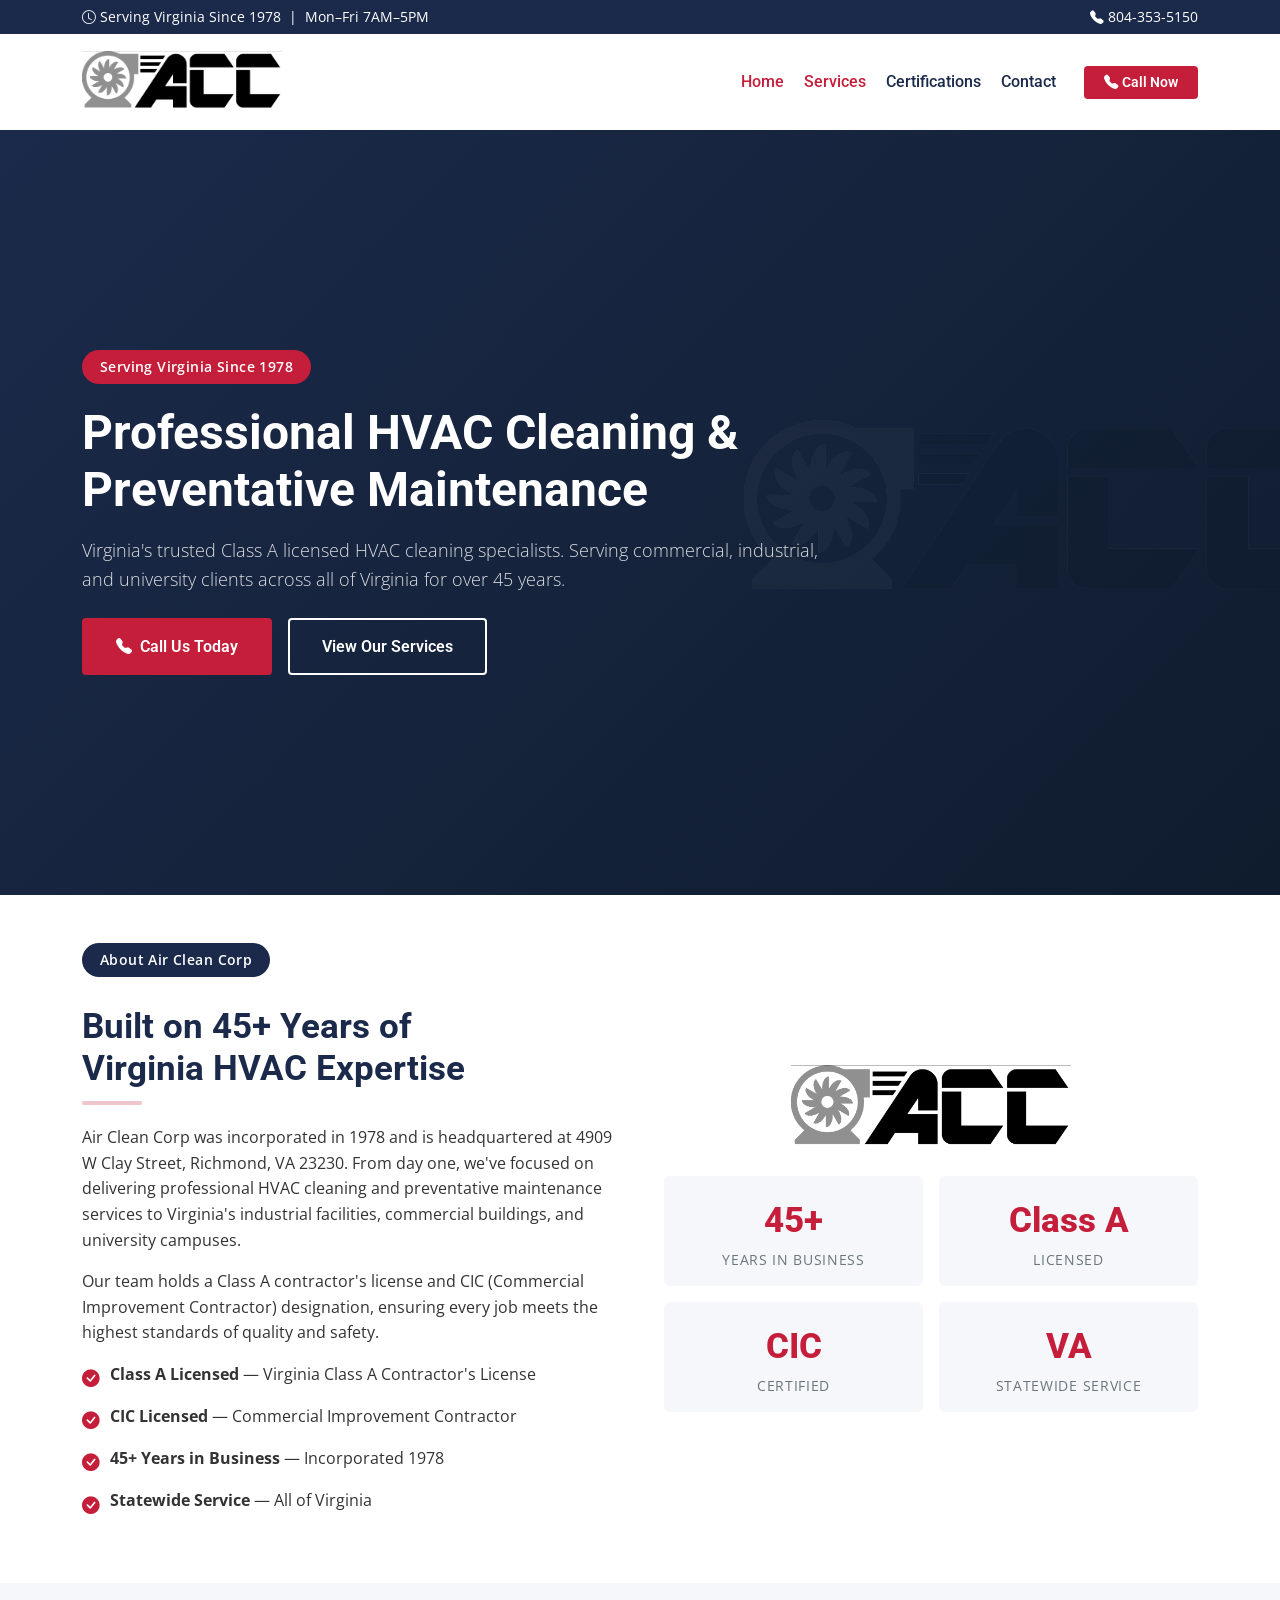
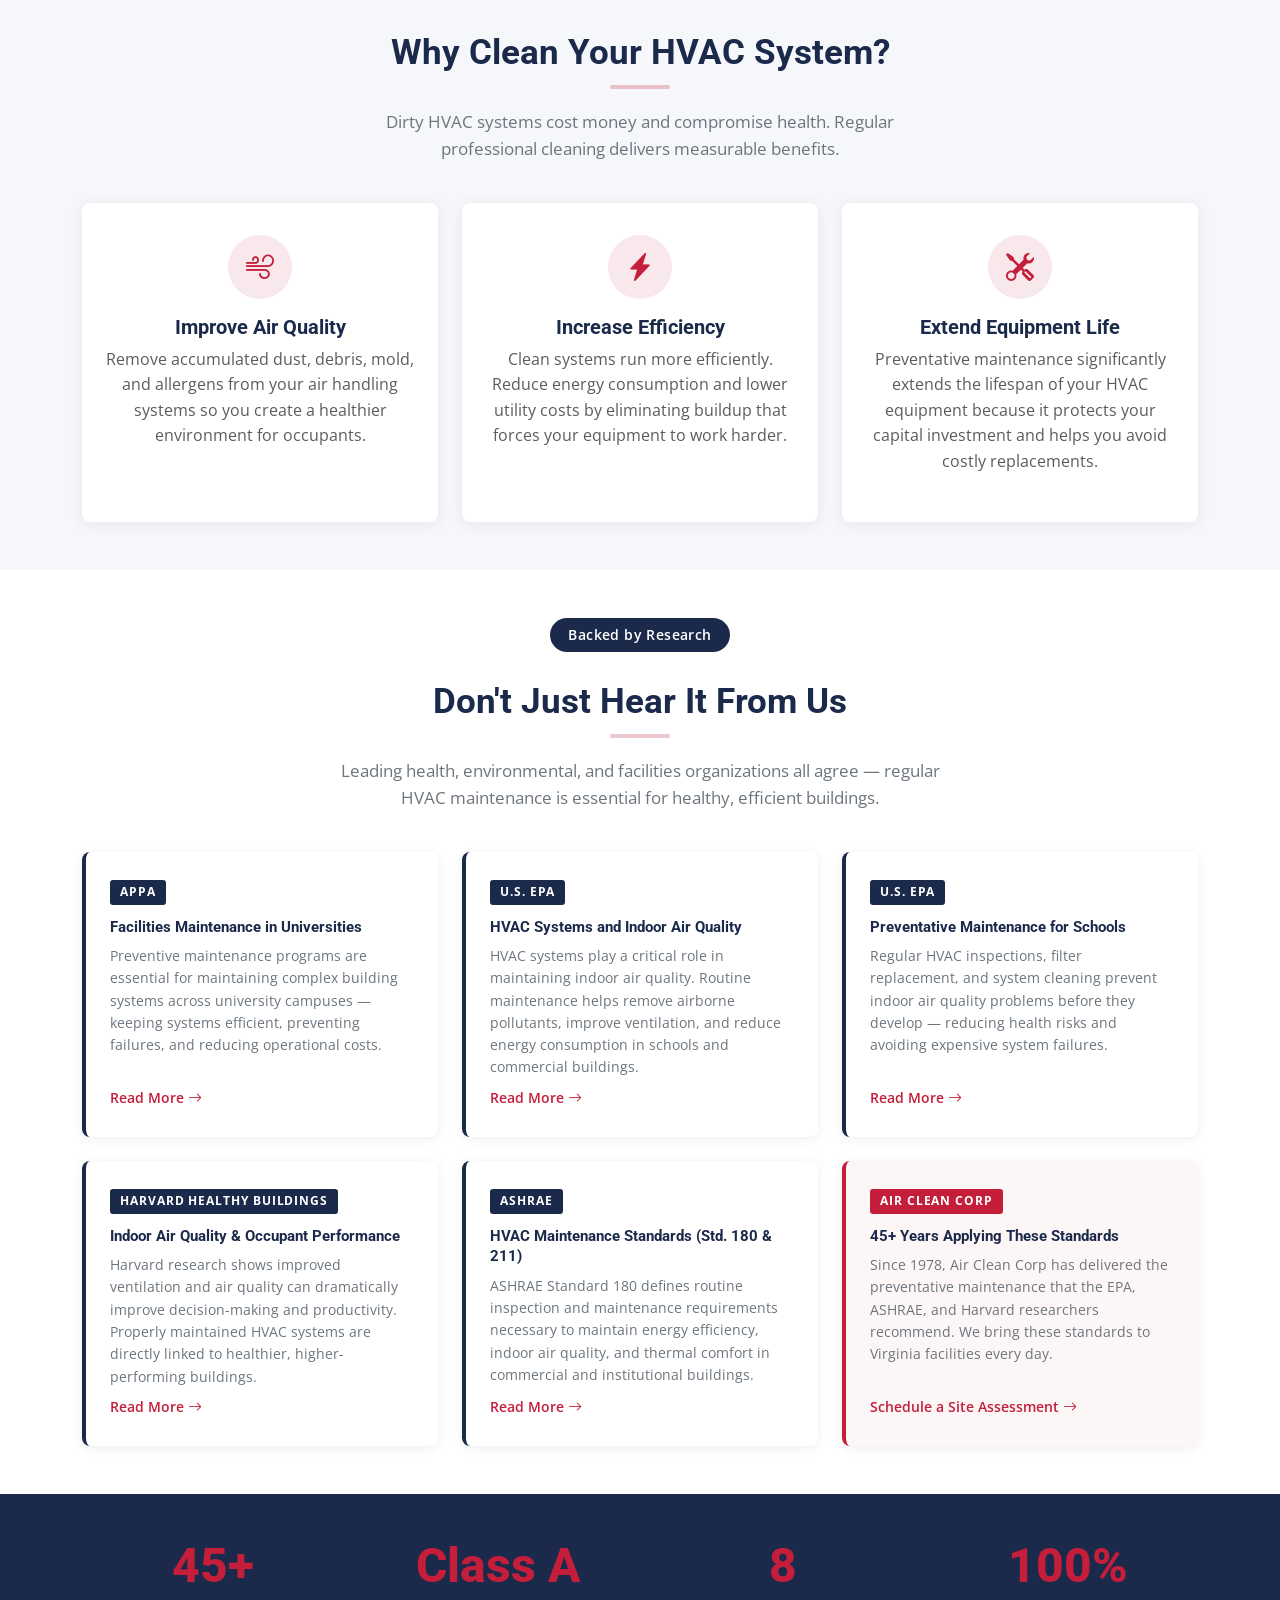
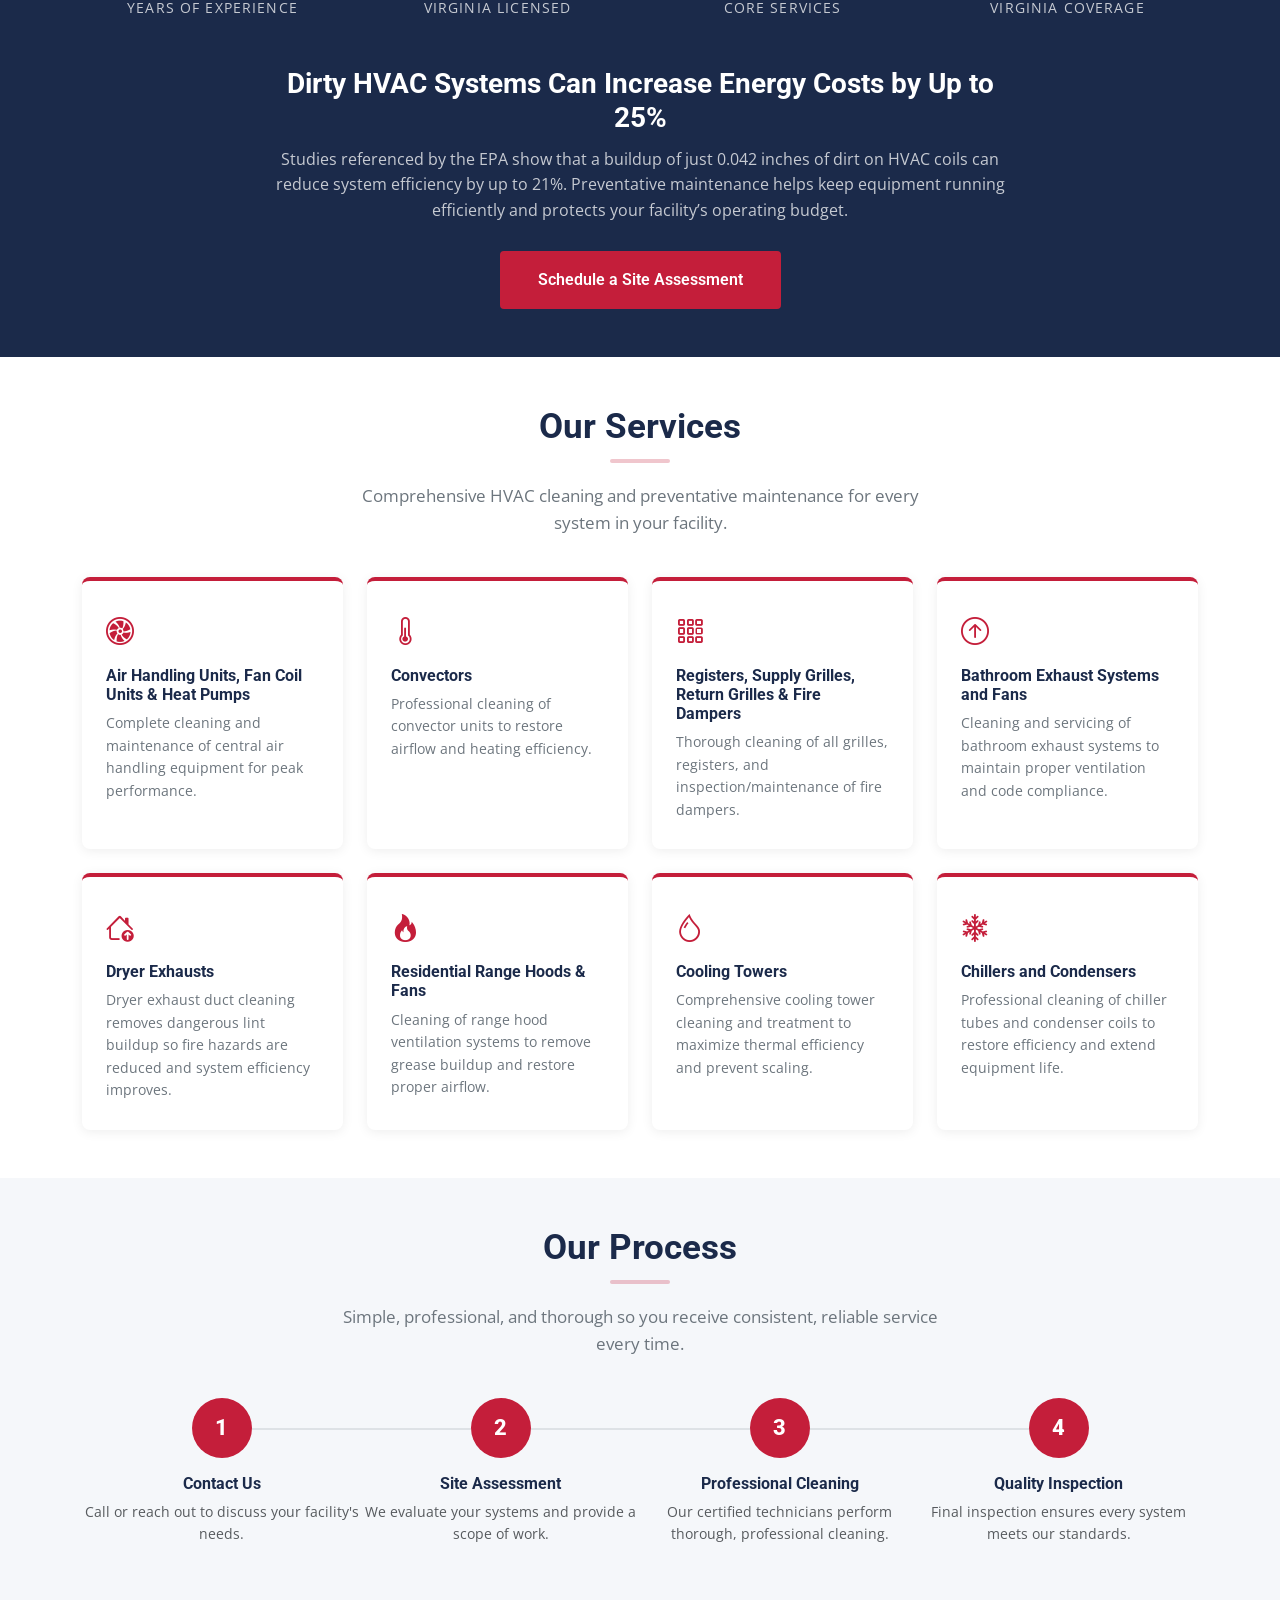
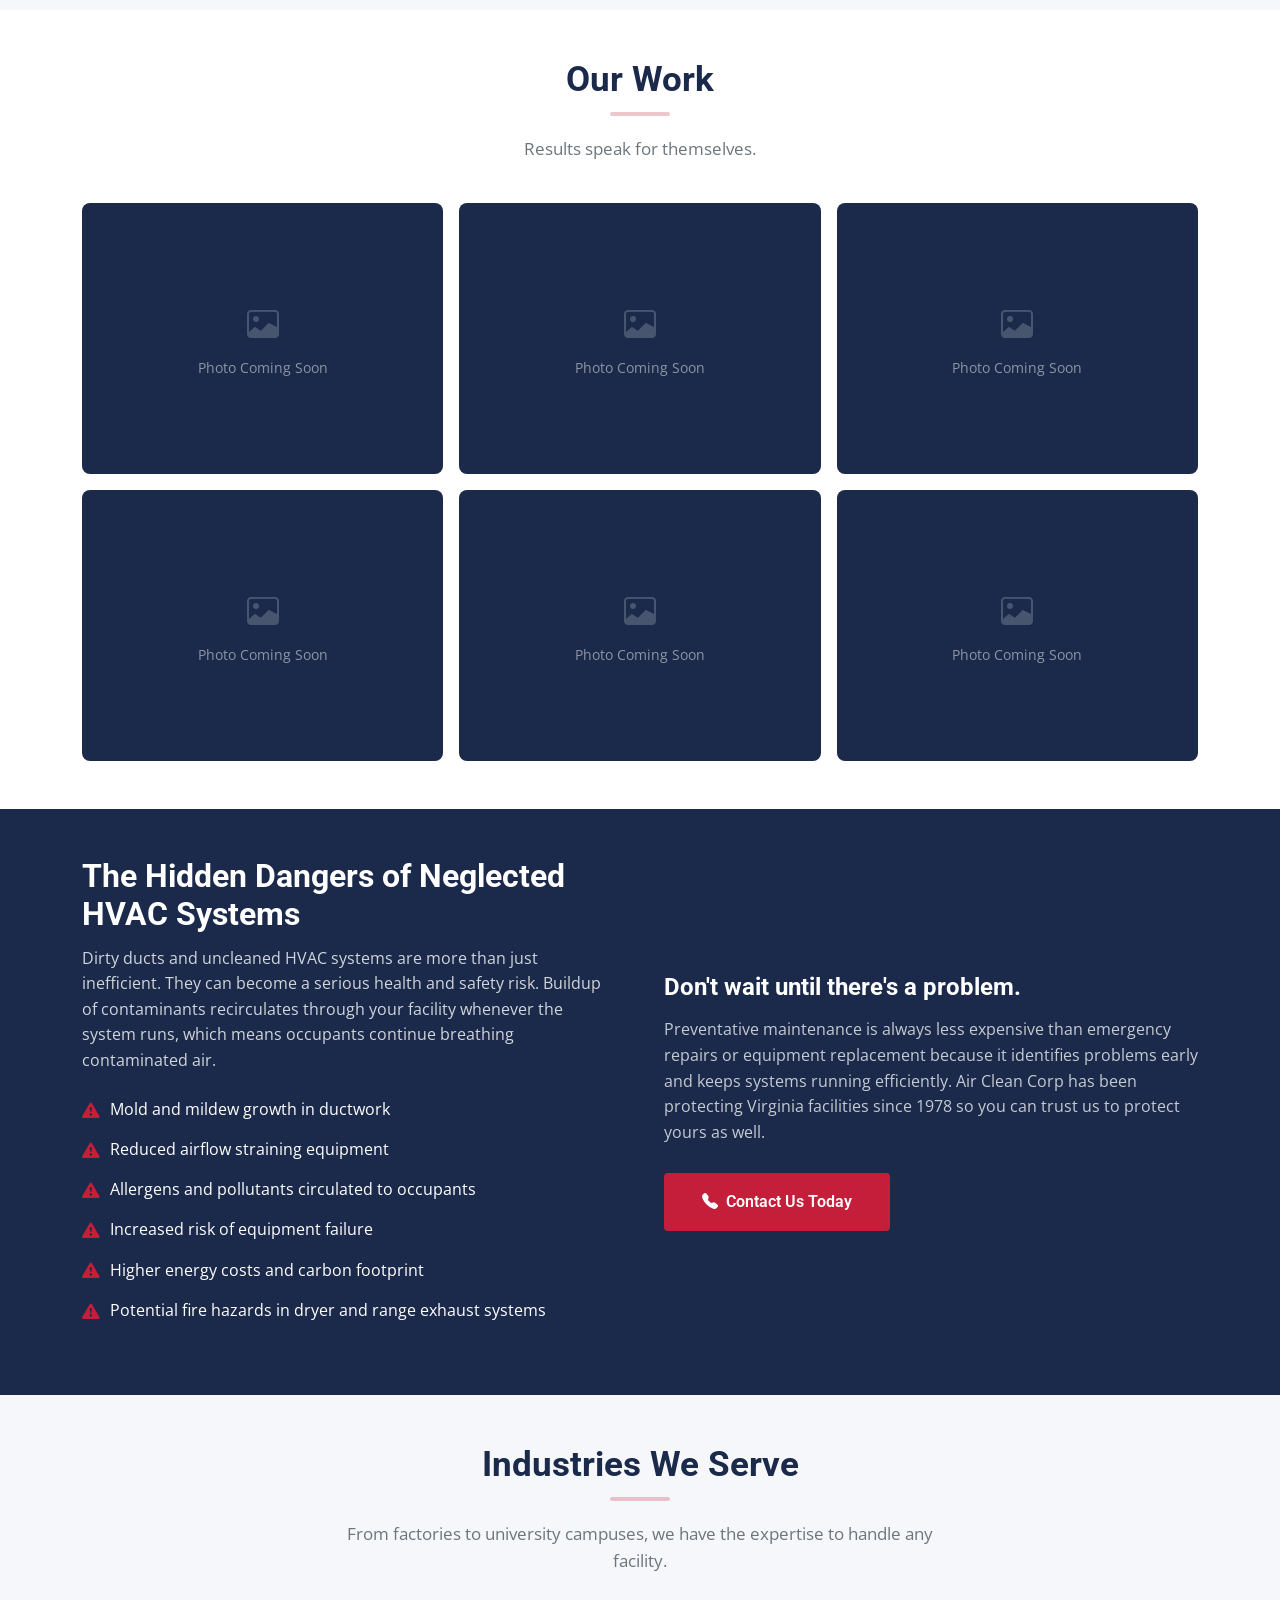
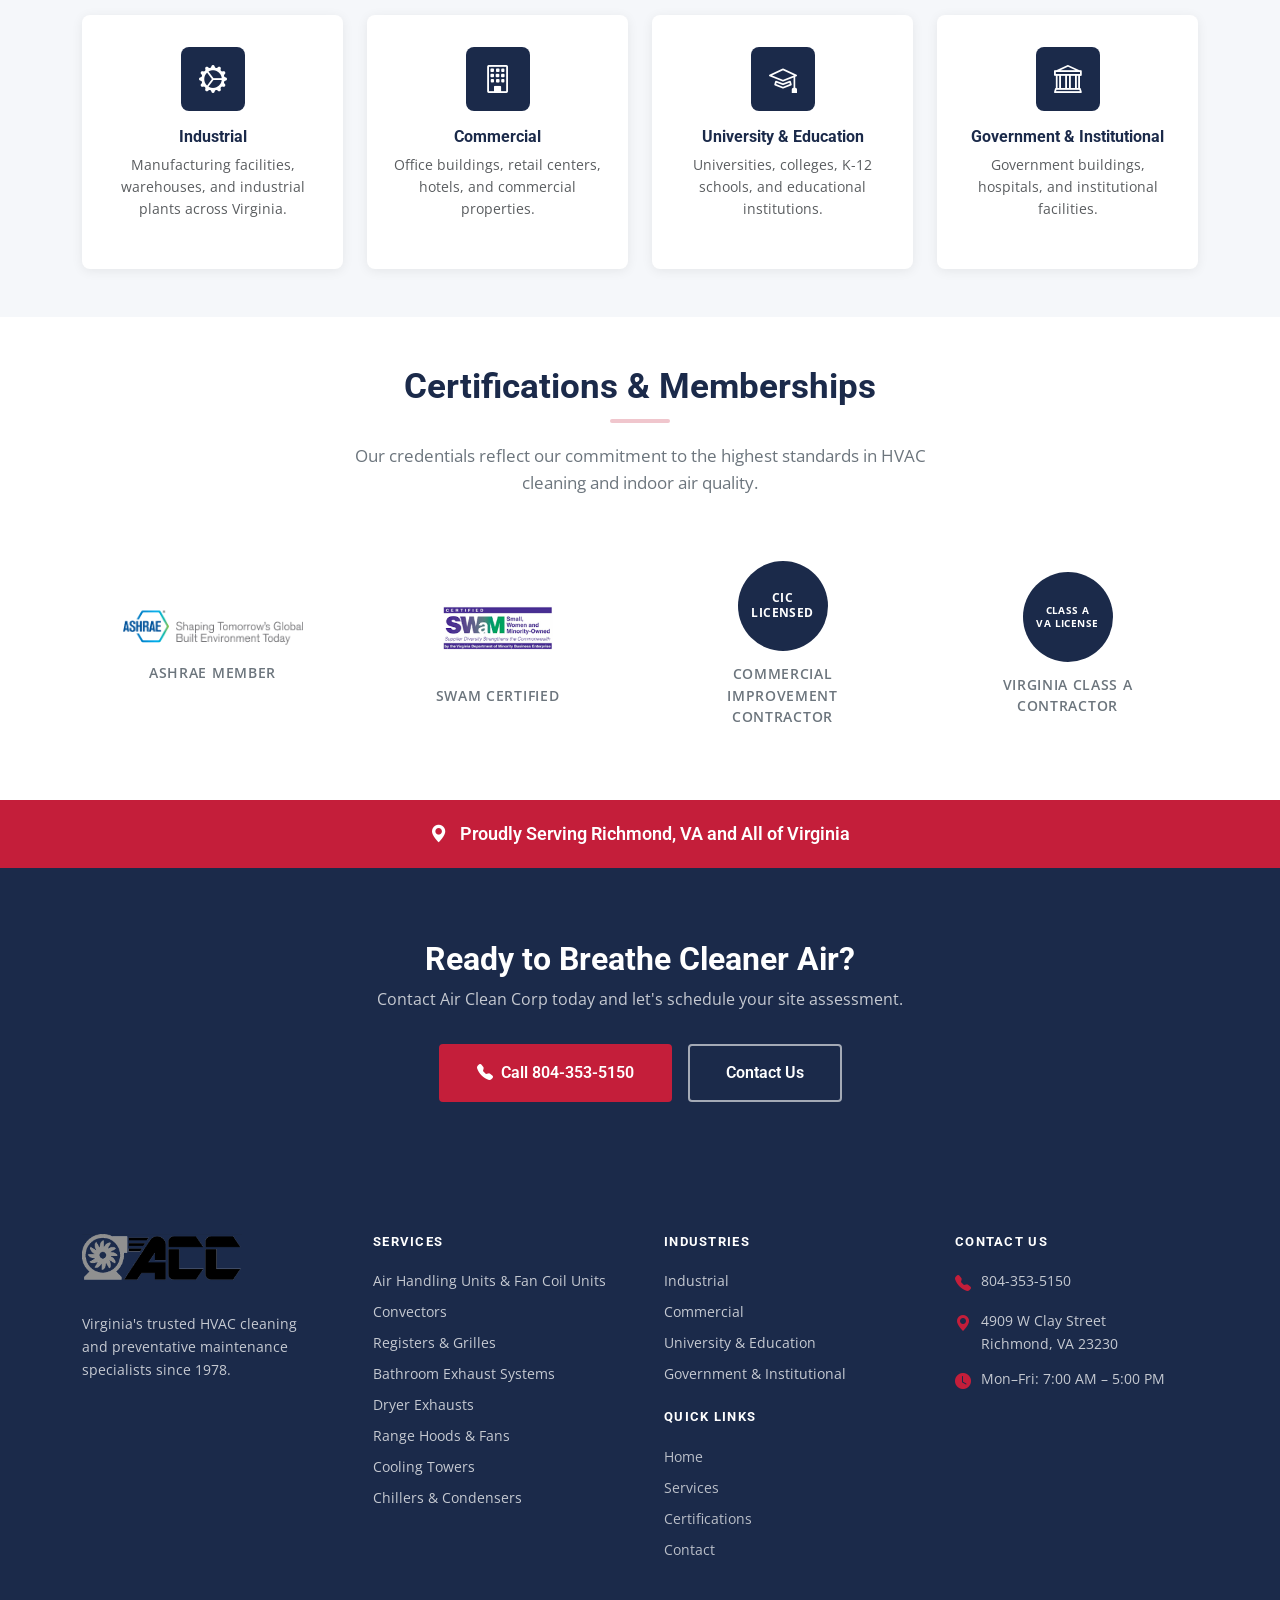
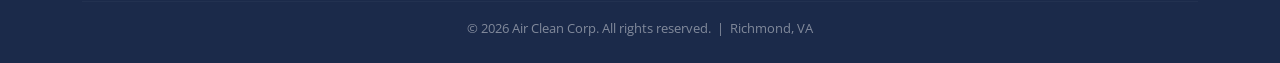
==== index.html @ da38b6a6 "Initial build: Air Clean Corp static website 2-page static site for aircleancorp.com — HVAC cleaning" ====
<!DOCTYPE html>
<html lang="en">

<head>
  <meta charset="UTF-8" />
  <meta name="viewport" content="width=device-width, initial-scale=1.0" />
  <meta name="description"
    content="Air Clean Corp — Professional HVAC cleaning and preventative maintenance serving Virginia since 1978. Class A licensed. Commercial, industrial, and university clients." />
  <title>Air Clean Corp | HVAC Cleaning &amp; Preventative Maintenance | Richmond, VA</title>

  <!-- Favicon -->
  <link rel="icon" type="image/png" href="Image/transparent_icon.png" />

  <!-- Bootstrap 5.3 -->
  <link rel="stylesheet" href="https://cdn.jsdelivr.net/npm/bootstrap@5.3.3/dist/css/bootstrap.min.css" />
  <!-- Bootstrap Icons -->
  <link rel="stylesheet" href="https://cdn.jsdelivr.net/npm/bootstrap-icons@1.11.3/font/bootstrap-icons.min.css" />
  <!-- Google Fonts -->
  <link rel="preconnect" href="https://fonts.googleapis.com" />
  <link rel="preconnect" href="https://fonts.gstatic.com" crossorigin />
  <link
    href="https://fonts.googleapis.com/css2?family=Open+Sans:wght@400;500;600&family=Roboto:wght@400;500;700;800&display=swap"
    rel="stylesheet" />

  <!-- Custom Styles -->
  <link rel="stylesheet" href="css/style.css" />
</head>

<body>

  <!-- ═══════════════════════════════════════════════
       Section 1: Top Utility Bar
  ════════════════════════════════════════════════ -->
  <div class="top-bar">
    <div class="container">
      <div class="d-flex justify-content-between align-items-center flex-wrap gap-2">
        <span><i class="bi bi-clock me-1"></i>Serving Virginia Since 1978 &nbsp;|&nbsp; Mon–Fri 7AM–5PM</span>
        <a href="tel:8043535150"><i class="bi bi-telephone-fill me-1"></i>804-353-5150</a>
      </div>
    </div>
  </div>

  <!-- ═══════════════════════════════════════════════
       Section 2: Navbar
  ════════════════════════════════════════════════ -->
  <nav class="navbar navbar-expand-lg sticky-top">
    <div class="container">
      <a class="navbar-brand" href="index.html">
        <img src="Image/acc_logo_transparent.png" alt="Air Clean Corp" />
      </a>
      <button class="navbar-toggler border-0" type="button" data-bs-toggle="collapse" data-bs-target="#navMain"
        aria-controls="navMain" aria-expanded="false" aria-label="Toggle navigation">
        <span class="navbar-toggler-icon"></span>
      </button>
      <div class="collapse navbar-collapse" id="navMain">
        <ul class="navbar-nav ms-auto align-items-lg-center gap-lg-1 mb-2 mb-lg-0">
          <li class="nav-item">
            <a class="nav-link active" href="index.html">Home</a>
          </li>
          <li class="nav-item">
            <a class="nav-link" href="#services">Services</a>
          </li>
          <li class="nav-item">
            <a class="nav-link" href="#certifications">Certifications</a>
          </li>
          <li class="nav-item">
            <a class="nav-link" href="contact.html">Contact</a>
          </li>
          <li class="nav-item ms-lg-3">
            <a class="btn-call" href="tel:8043535150">
              <i class="bi bi-telephone-fill me-1"></i>Call Now
            </a>
          </li>
        </ul>
      </div>
    </div>
  </nav>

  <!-- ═══════════════════════════════════════════════
       Section 3: Hero
  ════════════════════════════════════════════════ -->
  <section class="hero">
    <img class="hero-watermark" src="Image/acc_logo_transparent.png" alt="" aria-hidden="true" />
    <div class="container">
      <div class="row">
        <div class="col-lg-8 hero-content">
          <div class="badge-pill">Serving Virginia Since 1978</div>
          <h1>Professional HVAC Cleaning &amp;<br />Preventative Maintenance</h1>
          <p class="lead mb-4">
            Virginia's trusted Class A licensed HVAC cleaning specialists. Serving commercial,
            industrial, and university clients across all of Virginia for over 45 years.
          </p>
          <div class="d-flex gap-3 flex-wrap">
            <a href="tel:8043535150" class="btn-hero-primary">
              <i class="bi bi-telephone-fill me-2"></i>Call Us Today
            </a>
            <a href="#services" class="btn-hero-outline">View Our Services</a>
          </div>
        </div>
      </div>
    </div>
  </section>

  <!-- ═══════════════════════════════════════════════
       Section 4: About / Credibility
  ════════════════════════════════════════════════ -->
  <section class="py-5">
    <div class="container">
      <div class="row align-items-center g-5">
        <div class="col-lg-6">
          <div class="badge-pill" style="background: var(--acc-navy);">About Air Clean Corp</div>
          <h2 class="section-title mt-2">Built on 45+ Years of<br />Virginia HVAC Expertise</h2>
          <hr class="section-divider ms-0" />
          <p>
            Air Clean Corp was incorporated in 1978 and is headquartered at 4909 W Clay Street,
            Richmond, VA 23230. From day one, we've focused on delivering professional HVAC
            cleaning and preventative maintenance services to Virginia's
            industrial facilities, commercial buildings, and university campuses.
          </p>
          <p>
            Our team holds a Class A contractor's license and CIC (Commercial Improvement Contractor)
            designation, ensuring every job meets the highest standards of quality and safety.
          </p>
          <ul class="list-unstyled mt-3">
            <li class="about-check-item">
              <i class="bi bi-check-circle-fill"></i>
              <span><strong>Class A Licensed</strong> — Virginia Class A Contractor's License</span>
            </li>
            <li class="about-check-item">
              <i class="bi bi-check-circle-fill"></i>
              <span><strong>CIC Licensed</strong> — Commercial Improvement Contractor</span>
            </li>
            <li class="about-check-item">
              <i class="bi bi-check-circle-fill"></i>
              <span><strong>45+ Years in Business</strong> — Incorporated 1978</span>
            </li>
            <li class="about-check-item">
              <i class="bi bi-check-circle-fill"></i>
              <span><strong>Statewide Service</strong> — All of Virginia</span>
            </li>
          </ul>
        </div>
        <div class="col-lg-6">
          <div class="text-center mb-4">
            <img src="Image/acc_logo_transparent.png" alt="Air Clean Corp" style="max-width: 280px; width: 100%;" />
          </div>
          <div class="row g-3">
            <div class="col-6">
              <div class="about-stat bg-light-gray rounded p-3">
                <div class="stat-number">45+</div>
                <div class="stat-label">Years in Business</div>
              </div>
            </div>
            <div class="col-6">
              <div class="about-stat bg-light-gray rounded p-3">
                <div class="stat-number">Class A</div>
                <div class="stat-label">Licensed</div>
              </div>
            </div>
            <div class="col-6">
              <div class="about-stat bg-light-gray rounded p-3">
                <div class="stat-number">CIC</div>
                <div class="stat-label">Certified</div>
              </div>
            </div>
            <div class="col-6">
              <div class="about-stat bg-light-gray rounded p-3">
                <div class="stat-number">VA</div>
                <div class="stat-label">Statewide Service</div>
              </div>
            </div>
          </div>
        </div>
      </div>
    </div>
  </section>

  <!-- ═══════════════════════════════════════════════
       Section 5: Why Clean Your HVAC System
  ════════════════════════════════════════════════ -->
  <section class="py-5 bg-light-gray">
    <div class="container">
      <div class="text-center mb-4">
        <h2 class="section-title">Why Clean Your HVAC System?</h2>
        <hr class="section-divider" />
        <p class="section-subtitle">
          Dirty HVAC systems cost money and compromise health. Regular professional cleaning
          delivers measurable benefits.
        </p>
      </div>
      <div class="row g-4">
        <div class="col-md-4">
          <div class="why-card">
            <div class="why-icon">
              <i class="bi bi-wind"></i>
            </div>
            <h5 class="fw-bold" style="color: var(--acc-navy);">Improve Air Quality</h5>
            <p class="text-muted">
              Remove accumulated dust, debris, mold, and allergens from your air handling systems so you create a
              healthier environment for occupants.

            </p>
          </div>
        </div>
        <div class="col-md-4">
          <div class="why-card">
            <div class="why-icon">
              <i class="bi bi-lightning-charge-fill"></i>
            </div>
            <h5 class="fw-bold" style="color: var(--acc-navy);">Increase Efficiency</h5>
            <p class="text-muted">
              Clean systems run more efficiently. Reduce energy consumption and lower utility costs
              by eliminating buildup that forces your equipment to work harder.
            </p>
          </div>
        </div>
        <div class="col-md-4">
          <div class="why-card">
            <div class="why-icon">
              <i class="bi bi-tools"></i>
            </div>
            <h5 class="fw-bold" style="color: var(--acc-navy);">Extend Equipment Life</h5>
            <p class="text-muted">
              Preventative maintenance significantly extends the lifespan of your HVAC equipment because it protects
              your capital investment and helps you avoid costly replacements.
            </p>
          </div>
        </div>
      </div>
    </div>
  </section>

  <!-- ═══════════════════════════════════════════════
       Section 5b: Trusted Sources / Research
  ════════════════════════════════════════════════ -->
  <section class="py-5">
    <div class="container">
      <div class="text-center mb-4">
        <div class="badge-pill" style="background: var(--acc-navy);">Backed by Research</div>
        <h2 class="section-title mt-2">Don't Just Hear It From Us</h2>
        <hr class="section-divider" />
        <p class="section-subtitle">
          Leading health, environmental, and facilities organizations all agree — regular
          HVAC maintenance is essential for healthy, efficient buildings.
        </p>
      </div>
      <div class="row g-4">

        <!-- APPA -->
        <div class="col-md-6 col-lg-4">
          <div class="source-card">
            <div class="source-org">APPA</div>
            <h6>Facilities Maintenance in Universities</h6>
            <p>Preventive maintenance programs are essential for maintaining complex building systems across university campuses — keeping systems efficient, preventing failures, and reducing operational costs.</p>
            <a href="https://www.appa.org/facilities-maintenance-and-operations" target="_blank" rel="noopener noreferrer">Read More <i class="bi bi-arrow-right"></i></a>
          </div>
        </div>

        <!-- EPA IAQ -->
        <div class="col-md-6 col-lg-4">
          <div class="source-card">
            <div class="source-org">U.S. EPA</div>
            <h6>HVAC Systems and Indoor Air Quality</h6>
            <p>HVAC systems play a critical role in maintaining indoor air quality. Routine maintenance helps remove airborne pollutants, improve ventilation, and reduce energy consumption in schools and commercial buildings.</p>
            <a href="https://www.epa.gov/iaq-schools/heating-ventilation-and-air-conditioning-systems-part-indoor-air-quality-design-tools" target="_blank" rel="noopener noreferrer">Read More <i class="bi bi-arrow-right"></i></a>
          </div>
        </div>

        <!-- EPA Preventive -->
        <div class="col-md-6 col-lg-4">
          <div class="source-card">
            <div class="source-org">U.S. EPA</div>
            <h6>Preventative Maintenance for Schools</h6>
            <p>Regular HVAC inspections, filter replacement, and system cleaning prevent indoor air quality problems before they develop — reducing health risks and avoiding expensive system failures.</p>
            <a href="https://www.epa.gov/iaq-schools/indoor-air-quality-tools-schools-preventive-maintenance-guidance-documents" target="_blank" rel="noopener noreferrer">Read More <i class="bi bi-arrow-right"></i></a>
          </div>
        </div>

        <!-- Harvard -->
        <div class="col-md-6 col-lg-4">
          <div class="source-card">
            <div class="source-org">Harvard Healthy Buildings</div>
            <h6>Indoor Air Quality &amp; Occupant Performance</h6>
            <p>Harvard research shows improved ventilation and air quality can dramatically improve decision-making and productivity. Properly maintained HVAC systems are directly linked to healthier, higher-performing buildings.</p>
            <a href="https://healthybuildings.hsph.harvard.edu/research/indoor-air-quality/" target="_blank" rel="noopener noreferrer">Read More <i class="bi bi-arrow-right"></i></a>
          </div>
        </div>

        <!-- ASHRAE -->
        <div class="col-md-6 col-lg-4">
          <div class="source-card">
            <div class="source-org">ASHRAE</div>
            <h6>HVAC Maintenance Standards (Std. 180 &amp; 211)</h6>
            <p>ASHRAE Standard 180 defines routine inspection and maintenance requirements necessary to maintain energy efficiency, indoor air quality, and thermal comfort in commercial and institutional buildings.</p>
            <a href="https://www.ashrae.org/technical-resources/bookstore/standards-180-and-211" target="_blank" rel="noopener noreferrer">Read More <i class="bi bi-arrow-right"></i></a>
          </div>
        </div>

        <!-- Credibility CTA -->
        <div class="col-md-6 col-lg-4">
          <div class="source-card source-card--cta">
            <div class="source-org" style="background: var(--acc-red); color: #fff;">Air Clean Corp</div>
            <h6>45+ Years Applying These Standards</h6>
            <p>Since 1978, Air Clean Corp has delivered the preventative maintenance that the EPA, ASHRAE, and Harvard researchers recommend. We bring these standards to Virginia facilities every day.</p>
            <a href="contact.html">Schedule a Site Assessment <i class="bi bi-arrow-right"></i></a>
          </div>
        </div>

      </div>
    </div>
  </section>

  <!-- ═══════════════════════════════════════════════
       Section 6: Stats / Efficiency Band
  ════════════════════════════════════════════════ -->
  <section class="stats-band py-5">
    <div class="container">
      <div class="row g-4 text-center mb-5">
        <div class="col-6 col-md-3">
          <div class="stat-item">
            <div class="number">45+</div>
            <div class="label">Years of Experience</div>
          </div>
        </div>
        <div class="col-6 col-md-3">
          <div class="stat-item">
            <div class="number">Class A</div>
            <div class="label">Virginia Licensed</div>
          </div>
        </div>
        <div class="col-6 col-md-3">
          <div class="stat-item">
            <div class="number">8</div>
            <div class="label">Core Services</div>
          </div>
        </div>
        <div class="col-6 col-md-3">
          <div class="stat-item">
            <div class="number">100%</div>
            <div class="label">Virginia Coverage</div>
          </div>
        </div>
      </div>
      <div class="row justify-content-center">
        <div class="col-lg-8 text-center">
          <h3 style="color: var(--acc-white); margin-bottom: 0.75rem;">
            Dirty HVAC Systems Can Increase Energy Costs by Up to 25%
          </h3>
          <p style="color: rgba(255,255,255,0.75); margin-bottom: 1.75rem;">
            Studies referenced by the EPA show that a buildup of just 0.042 inches of dirt on HVAC coils can reduce
            system efficiency by up to 21%. Preventative maintenance helps keep equipment running efficiently and
            protects your facility’s operating budget.
          </p>
          <a href="contact.html" class="btn-cta-red">Schedule a Site Assessment</a>
        </div>
      </div>
    </div>
  </section>

  <!-- ═══════════════════════════════════════════════
       Section 7: Services Grid
  ════════════════════════════════════════════════ -->
  <section class="py-5" id="services">
    <div class="container">
      <div class="text-center mb-4">
        <h2 class="section-title">Our Services</h2>
        <hr class="section-divider" />
        <p class="section-subtitle">
          Comprehensive HVAC cleaning and preventative maintenance for every system in
          your facility.
        </p>
      </div>
      <div class="row g-4">
        <div class="col-md-6 col-lg-3">
          <div class="service-card">
            <i class="bi bi-fan"></i>
            <h5>Air Handling Units, Fan Coil Units &amp; Heat Pumps</h5>
            <p>Complete cleaning and maintenance of central air handling equipment for peak performance.</p>
          </div>
        </div>
        <div class="col-md-6 col-lg-3">
          <div class="service-card">
            <i class="bi bi-thermometer-half"></i>
            <h5>Convectors</h5>
            <p>Professional cleaning of convector units to restore airflow and heating efficiency.</p>
          </div>
        </div>
        <div class="col-md-6 col-lg-3">
          <div class="service-card">
            <i class="bi bi-grid-3x3-gap"></i>
            <h5>Registers, Supply Grilles, Return Grilles &amp; Fire Dampers</h5>
            <p>Thorough cleaning of all grilles, registers, and inspection/maintenance of fire dampers.</p>
          </div>
        </div>
        <div class="col-md-6 col-lg-3">
          <div class="service-card">
            <i class="bi bi-arrow-up-circle"></i>
            <h5>Bathroom Exhaust Systems and Fans</h5>
            <p>Cleaning and servicing of bathroom exhaust systems to maintain proper ventilation and code compliance.
            </p>
          </div>
        </div>
        <div class="col-md-6 col-lg-3">
          <div class="service-card">
            <i class="bi bi-house-up"></i>
            <h5>Dryer Exhausts</h5>
            <p>Dryer exhaust duct cleaning removes dangerous lint buildup so fire hazards are reduced and system
              efficiency improves.</p>
          </div>
        </div>
        <div class="col-md-6 col-lg-3">
          <div class="service-card">
            <i class="bi bi-fire"></i>
            <h5>Residential Range Hoods &amp; Fans</h5>
            <p>Cleaning of range hood ventilation systems to remove grease buildup and restore proper airflow.</p>
          </div>
        </div>
        <div class="col-md-6 col-lg-3">
          <div class="service-card">
            <i class="bi bi-droplet"></i>
            <h5>Cooling Towers</h5>
            <p>Comprehensive cooling tower cleaning and treatment to maximize thermal efficiency and prevent scaling.
            </p>
          </div>
        </div>
        <div class="col-md-6 col-lg-3">
          <div class="service-card">
            <i class="bi bi-snow2"></i>
            <h5>Chillers and Condensers</h5>
            <p>Professional cleaning of chiller tubes and condenser coils to restore efficiency and extend equipment
              life.</p>
          </div>
        </div>
      </div>
    </div>
  </section>

  <!-- ═══════════════════════════════════════════════
       Section 8: Process Steps
  ════════════════════════════════════════════════ -->
  <section class="py-5 bg-light-gray">
    <div class="container">
      <div class="text-center mb-4">
        <h2 class="section-title">Our Process</h2>
        <hr class="section-divider" />
        <p class="section-subtitle">Simple, professional, and thorough so you receive consistent, reliable service every
          time.</p>
      </div>
      <div class="row g-4 g-lg-0">
        <div class="col-6 col-lg-3">
          <div class="process-step">
            <div class="step-circle">1</div>
            <div class="process-connector d-none d-lg-block"></div>
            <h6 class="fw-bold mt-2" style="color: var(--acc-navy);">Contact Us</h6>
            <p class="text-muted small">Call or reach out to discuss your facility's needs.</p>
          </div>
        </div>
        <div class="col-6 col-lg-3">
          <div class="process-step">
            <div class="step-circle">2</div>
            <div class="process-connector d-none d-lg-block"></div>
            <h6 class="fw-bold mt-2" style="color: var(--acc-navy);">Site Assessment</h6>
            <p class="text-muted small">We evaluate your systems and provide a scope of work.</p>
          </div>
        </div>
        <div class="col-6 col-lg-3">
          <div class="process-step">
            <div class="step-circle">3</div>
            <div class="process-connector d-none d-lg-block"></div>
            <h6 class="fw-bold mt-2" style="color: var(--acc-navy);">Professional Cleaning</h6>
            <p class="text-muted small">Our certified technicians perform thorough, professional cleaning.</p>
          </div>
        </div>
        <div class="col-6 col-lg-3">
          <div class="process-step">
            <div class="step-circle">4</div>
            <h6 class="fw-bold mt-2" style="color: var(--acc-navy);">Quality Inspection</h6>
            <p class="text-muted small">Final inspection ensures every system meets our standards.</p>
          </div>
        </div>
      </div>
    </div>
  </section>

  <!-- ═══════════════════════════════════════════════
       Section 9: Before/After Gallery
  ════════════════════════════════════════════════ -->
  <section class="py-5">
    <div class="container">
      <div class="text-center mb-4">
        <h2 class="section-title">Our Work</h2>
        <hr class="section-divider" />
        <p class="section-subtitle">Results speak for themselves.</p>
      </div>
      <div class="row g-3">
        <div class="col-6 col-md-4">
          <div class="gallery-placeholder">
            <i class="bi bi-image"></i>
            <span>Photo Coming Soon</span>
          </div>
        </div>
        <div class="col-6 col-md-4">
          <div class="gallery-placeholder">
            <i class="bi bi-image"></i>
            <span>Photo Coming Soon</span>
          </div>
        </div>
        <div class="col-6 col-md-4">
          <div class="gallery-placeholder">
            <i class="bi bi-image"></i>
            <span>Photo Coming Soon</span>
          </div>
        </div>
        <div class="col-6 col-md-4">
          <div class="gallery-placeholder">
            <i class="bi bi-image"></i>
            <span>Photo Coming Soon</span>
          </div>
        </div>
        <div class="col-6 col-md-4">
          <div class="gallery-placeholder">
            <i class="bi bi-image"></i>
            <span>Photo Coming Soon</span>
          </div>
        </div>
        <div class="col-6 col-md-4">
          <div class="gallery-placeholder">
            <i class="bi bi-image"></i>
            <span>Photo Coming Soon</span>
          </div>
        </div>
      </div>
    </div>
  </section>

  <!-- ═══════════════════════════════════════════════
       Section 10: Problem Spotlight (Mold/Air Quality)
  ════════════════════════════════════════════════ -->
  <section class="problem-section py-5">
    <div class="container">
      <div class="row align-items-center g-5">
        <div class="col-lg-6">
          <h2 style="color: var(--acc-white); margin-bottom: 0.75rem;">
            The Hidden Dangers of Neglected HVAC Systems
          </h2>
          <p style="color: rgba(255,255,255,0.8);">
            Dirty ducts and uncleaned HVAC systems are more than just inefficient. They can become a serious
            health and safety risk. Buildup of contaminants recirculates through your facility whenever the system runs,
            which means occupants continue breathing contaminated air.

          </p>
          <ul class="list-unstyled problem-list mt-3">
            <li><i class="bi bi-exclamation-triangle-fill"></i> Mold and mildew growth in ductwork</li>
            <li><i class="bi bi-exclamation-triangle-fill"></i> Reduced airflow straining equipment</li>
            <li><i class="bi bi-exclamation-triangle-fill"></i> Allergens and pollutants circulated to occupants</li>
            <li><i class="bi bi-exclamation-triangle-fill"></i> Increased risk of equipment failure</li>
            <li><i class="bi bi-exclamation-triangle-fill"></i> Higher energy costs and carbon footprint</li>
            <li><i class="bi bi-exclamation-triangle-fill"></i> Potential fire hazards in dryer and range exhaust
              systems</li>
          </ul>
        </div>
        <div class="col-lg-6 text-center text-lg-start">
          <h4 style="color: var(--acc-white); margin-bottom: 1rem;">
            Don't wait until there's a problem.
          </h4>
          <p style="color: rgba(255,255,255,0.75); margin-bottom: 1.75rem;">
            Preventative maintenance is always less expensive than emergency repairs or equipment replacement because it
            identifies problems early and keeps systems running efficiently. Air Clean Corp has been protecting Virginia
            facilities since 1978 so you can trust us to protect yours as well.
          </p>
          <a href="contact.html" class="btn-cta-red">
            <i class="bi bi-telephone-fill me-2"></i>Contact Us Today
          </a>
        </div>
      </div>
    </div>
  </section>

  <!-- ═══════════════════════════════════════════════
       Section 11: Industries Served
  ════════════════════════════════════════════════ -->
  <section class="py-5 bg-light-gray">
    <div class="container">
      <div class="text-center mb-4">
        <h2 class="section-title">Industries We Serve</h2>
        <hr class="section-divider" />
        <p class="section-subtitle">
          From factories to university campuses, we have the expertise to handle any facility.
        </p>
      </div>
      <div class="row g-4">
        <div class="col-6 col-lg-3">
          <div class="industry-card">
            <div class="industry-icon">
              <i class="bi bi-gear-wide-connected"></i>
            </div>
            <h6 class="fw-bold" style="color: var(--acc-navy);">Industrial</h6>
            <p class="text-muted small">Manufacturing facilities, warehouses, and industrial plants across Virginia.</p>
          </div>
        </div>
        <div class="col-6 col-lg-3">
          <div class="industry-card">
            <div class="industry-icon">
              <i class="bi bi-building"></i>
            </div>
            <h6 class="fw-bold" style="color: var(--acc-navy);">Commercial</h6>
            <p class="text-muted small">Office buildings, retail centers, hotels, and commercial properties.</p>
          </div>
        </div>
        <div class="col-6 col-lg-3">
          <div class="industry-card">
            <div class="industry-icon">
              <i class="bi bi-mortarboard"></i>
            </div>
            <h6 class="fw-bold" style="color: var(--acc-navy);">University &amp; Education</h6>
            <p class="text-muted small">Universities, colleges, K-12 schools, and educational institutions.</p>
          </div>
        </div>
        <div class="col-6 col-lg-3">
          <div class="industry-card">
            <div class="industry-icon">
              <i class="bi bi-bank"></i>
            </div>
            <h6 class="fw-bold" style="color: var(--acc-navy);">Government &amp; Institutional</h6>
            <p class="text-muted small">Government buildings, hospitals, and institutional facilities.</p>
          </div>
        </div>
      </div>
    </div>
  </section>

  <!-- ═══════════════════════════════════════════════
       Section 12: Certifications
  ════════════════════════════════════════════════ -->
  <section class="py-5" id="certifications">
    <div class="container">
      <div class="text-center mb-4">
        <h2 class="section-title">Certifications &amp; Memberships</h2>
        <hr class="section-divider" />
        <p class="section-subtitle">
          Our credentials reflect our commitment to the highest standards in HVAC cleaning
          and indoor air quality.
        </p>
      </div>
      <div class="row justify-content-center align-items-center g-4">
        <div class="col-6 col-md-4 col-lg-3">
          <div class="cert-item">
            <img src="Image/ashrae.png" alt="ASHRAE Member" />
            <div class="cert-label">ASHRAE Member</div>
          </div>
        </div>
        <div class="col-6 col-md-4 col-lg-3">
          <div class="cert-item">
            <img src="Image/swam.png" alt="SWaM Certified" />
            <div class="cert-label">SWaM Certified</div>
          </div>
        </div>
        <div class="col-6 col-md-4 col-lg-3">
          <div class="cert-item">
            <div class="cert-badge-text">CIC<br />Licensed</div>
            <div class="cert-label">Commercial Improvement Contractor</div>
          </div>
        </div>
        <div class="col-6 col-md-4 col-lg-3">
          <div class="cert-item">
            <div class="cert-badge-text" style="font-size: 0.65rem;">Class A<br />VA License</div>
            <div class="cert-label">Virginia Class A Contractor</div>
          </div>
        </div>
      </div>
    </div>
  </section>

  <!-- ═══════════════════════════════════════════════
       Section 13: Service Area Strip
  ════════════════════════════════════════════════ -->
  <div class="service-area-strip">
    <div class="container">
      <i class="bi bi-geo-alt-fill"></i>
      Proudly Serving Richmond, VA and All of Virginia
    </div>
  </div>

  <!-- ═══════════════════════════════════════════════
       Section 14: Final CTA Band
  ════════════════════════════════════════════════ -->
  <section class="cta-band">
    <div class="container">
      <h2>Ready to Breathe Cleaner Air?</h2>
      <p>Contact Air Clean Corp today and let's schedule your site assessment.</p>
      <div class="d-flex gap-3 justify-content-center flex-wrap">
        <a href="tel:8043535150" class="btn-cta-red">
          <i class="bi bi-telephone-fill me-2"></i>Call 804-353-5150
        </a>
        <a href="contact.html" class="btn-cta-outline">Contact Us</a>
      </div>
    </div>
  </section>

  <!-- ═══════════════════════════════════════════════
       Section 15: Footer
  ════════════════════════════════════════════════ -->
  <footer class="footer">
    <div class="container">
      <div class="row g-5">
        <div class="col-lg-3 col-md-6">
          <img src="Image/acc_logo_transparent.png" alt="Air Clean Corp" class="footer-logo" />
          <p style="font-size: 0.9rem; margin-top: 0.75rem;">
            Virginia's trusted HVAC cleaning and preventative maintenance specialists since 1978.
          </p>
        </div>
        <div class="col-lg-3 col-md-6">
          <h6>Services</h6>
          <ul>
            <li>Air Handling Units &amp; Fan Coil Units</li>
            <li>Convectors</li>
            <li>Registers &amp; Grilles</li>
            <li>Bathroom Exhaust Systems</li>
            <li>Dryer Exhausts</li>
            <li>Range Hoods &amp; Fans</li>
            <li>Cooling Towers</li>
            <li>Chillers &amp; Condensers</li>
          </ul>
        </div>
        <div class="col-lg-3 col-md-6">
          <h6>Industries</h6>
          <ul>
            <li>Industrial</li>
            <li>Commercial</li>
            <li>University &amp; Education</li>
            <li>Government &amp; Institutional</li>
          </ul>
          <h6 class="mt-4">Quick Links</h6>
          <ul>
            <li><a href="index.html">Home</a></li>
            <li><a href="#services">Services</a></li>
            <li><a href="#certifications">Certifications</a></li>
            <li><a href="contact.html">Contact</a></li>
          </ul>
        </div>
        <div class="col-lg-3 col-md-6">
          <h6>Contact Us</h6>
          <div class="footer-contact-item">
            <i class="bi bi-telephone-fill"></i>
            <div>
              <a href="tel:8043535150" style="color: rgba(255,255,255,0.75); text-decoration: none;">
                804-353-5150
              </a>
            </div>
          </div>
          <div class="footer-contact-item">
            <i class="bi bi-geo-alt-fill"></i>
            <div>4909 W Clay Street<br />Richmond, VA 23230</div>
          </div>
          <div class="footer-contact-item">
            <i class="bi bi-clock-fill"></i>
            <div>Mon–Fri: 7:00 AM – 5:00 PM</div>
          </div>
        </div>
      </div>
      <hr class="footer-divider" />
      <p class="footer-copyright text-center mb-0">
        &copy; 2026 Air Clean Corp. All rights reserved. &nbsp;|&nbsp; Richmond, VA
      </p>
    </div>
  </footer>

  <!-- Bootstrap JS Bundle -->
  <script src="https://cdn.jsdelivr.net/npm/bootstrap@5.3.3/dist/js/bootstrap.bundle.min.js"></script>
  <!-- Custom JS -->
  <script src="js/main.js"></script>
</body>

</html>
---- css/style.css ----
/* ============================================================
   Air Clean Corp — Custom Styles
   Colors: Red #C41E3A | Navy #1B2A4A | White #FFFFFF
   Fonts: Roboto (headings) | Open Sans (body)
   ============================================================ */

:root {
  --acc-red: #C41E3A;
  --acc-navy: #1B2A4A;
  --acc-white: #FFFFFF;
  --acc-light: #F5F7FA;
  --acc-gray: #6C757D;
  --acc-border: #DEE2E6;
  --transition: 0.3s ease;
}

/* ── Typography ── */
body {
  font-family: 'Open Sans', sans-serif;
  color: #333;
  line-height: 1.6;
}

h1, h2, h3, h4, h5, h6 {
  font-family: 'Roboto', sans-serif;
  font-weight: 700;
}

/* ── Top Utility Bar ── */
.top-bar {
  background: var(--acc-navy);
  color: var(--acc-white);
  font-size: 0.85rem;
  padding: 6px 0;
}

.top-bar a {
  color: var(--acc-white);
  text-decoration: none;
  transition: opacity var(--transition);
}

.top-bar a:hover {
  opacity: 0.8;
}

/* ── Navbar ── */
.navbar {
  background: var(--acc-white);
  padding: 12px 0;
  transition: box-shadow var(--transition);
}

.navbar.scrolled {
  box-shadow: 0 2px 12px rgba(0, 0, 0, 0.12);
}

.navbar-brand img {
  width: 200px;
  height: auto;
}

.navbar-nav .nav-link {
  font-family: 'Roboto', sans-serif;
  font-weight: 500;
  color: var(--acc-navy);
  padding: 8px 16px;
  transition: color var(--transition);
}

.navbar-nav .nav-link:hover,
.navbar-nav .nav-link.active {
  color: var(--acc-red);
}

.btn-call {
  background: var(--acc-red);
  color: var(--acc-white);
  border: none;
  padding: 8px 20px;
  border-radius: 4px;
  font-family: 'Roboto', sans-serif;
  font-weight: 600;
  font-size: 0.9rem;
  text-decoration: none;
  transition: background var(--transition);
  white-space: nowrap;
}

.btn-call:hover {
  background: #a01830;
  color: var(--acc-white);
}

/* ── Hero ── */
.hero {
  background: linear-gradient(135deg, var(--acc-navy) 0%, #0f1c2e 100%);
  min-height: 85vh;
  display: flex;
  align-items: center;
  position: relative;
  overflow: hidden;
}

.hero-watermark {
  position: absolute;
  right: -5%;
  top: 50%;
  transform: translateY(-50%);
  width: 50%;
  max-width: 600px;
  opacity: 0.06;
  pointer-events: none;
}

.hero-content {
  position: relative;
  z-index: 2;
}

.hero h1 {
  font-size: clamp(2rem, 4vw, 3rem);
  color: var(--acc-white);
  line-height: 1.2;
  margin-bottom: 1rem;
}

.hero p.lead {
  color: rgba(255,255,255,0.85);
  font-size: 1.15rem;
}

.badge-pill {
  background: var(--acc-red);
  color: var(--acc-white);
  padding: 6px 18px;
  border-radius: 50px;
  font-size: 0.85rem;
  font-weight: 600;
  display: inline-block;
  margin-bottom: 1.25rem;
  letter-spacing: 0.03em;
}

.btn-hero-primary {
  background: var(--acc-red);
  color: var(--acc-white);
  border: 2px solid var(--acc-red);
  padding: 14px 32px;
  font-family: 'Roboto', sans-serif;
  font-weight: 600;
  font-size: 1rem;
  border-radius: 4px;
  text-decoration: none;
  transition: all var(--transition);
  display: inline-block;
}

.btn-hero-primary:hover {
  background: #a01830;
  border-color: #a01830;
  color: var(--acc-white);
}

.btn-hero-outline {
  background: transparent;
  color: var(--acc-white);
  border: 2px solid var(--acc-white);
  padding: 14px 32px;
  font-family: 'Roboto', sans-serif;
  font-weight: 600;
  font-size: 1rem;
  border-radius: 4px;
  text-decoration: none;
  transition: all var(--transition);
  display: inline-block;
}

.btn-hero-outline:hover {
  background: var(--acc-white);
  color: var(--acc-navy);
}

/* ── Section Patterns ── */
.section-title {
  font-size: clamp(1.6rem, 3vw, 2.2rem);
  color: var(--acc-navy);
  margin-bottom: 0.5rem;
}

.section-subtitle {
  color: var(--acc-gray);
  font-size: 1.05rem;
  max-width: 600px;
  margin: 0 auto 2.5rem;
}

.section-divider {
  width: 60px;
  height: 4px;
  background: var(--acc-red);
  border: none;
  margin: 0.75rem auto 1.25rem;
  border-radius: 2px;
}

.bg-light-gray {
  background: var(--acc-light);
}

.bg-navy {
  background: var(--acc-navy);
}

/* ── About Section ── */
.about-stat {
  text-align: center;
  padding: 16px;
}

.about-stat .stat-number {
  font-size: 2.2rem;
  font-weight: 800;
  color: var(--acc-red);
  font-family: 'Roboto', sans-serif;
}

.about-stat .stat-label {
  font-size: 0.85rem;
  color: var(--acc-gray);
  text-transform: uppercase;
  letter-spacing: 0.05em;
}

.about-check-item {
  display: flex;
  align-items: flex-start;
  gap: 10px;
  margin-bottom: 0.75rem;
}

.about-check-item .bi {
  color: var(--acc-red);
  font-size: 1.1rem;
  margin-top: 2px;
  flex-shrink: 0;
}

/* ── Why Clean Cards ── */
.why-card {
  background: var(--acc-white);
  border-radius: 8px;
  padding: 2rem 1.5rem;
  text-align: center;
  box-shadow: 0 2px 16px rgba(0,0,0,0.07);
  transition: transform var(--transition), box-shadow var(--transition);
  height: 100%;
}

.why-card:hover {
  transform: translateY(-4px);
  box-shadow: 0 8px 28px rgba(0,0,0,0.12);
}

.why-icon {
  width: 64px;
  height: 64px;
  background: rgba(196, 30, 58, 0.1);
  border-radius: 50%;
  display: flex;
  align-items: center;
  justify-content: center;
  margin: 0 auto 1rem;
}

.why-icon .bi {
  font-size: 1.75rem;
  color: var(--acc-red);
}

/* ── Stats Band ── */
.stats-band {
  background: var(--acc-navy);
  color: var(--acc-white);
}

.stat-item .number {
  font-size: 3rem;
  font-weight: 800;
  color: var(--acc-red);
  font-family: 'Roboto', sans-serif;
  line-height: 1;
}

.stat-item .label {
  font-size: 0.9rem;
  color: rgba(255,255,255,0.75);
  text-transform: uppercase;
  letter-spacing: 0.08em;
  margin-top: 6px;
}

/* ── Service Cards ── */
.service-card {
  background: var(--acc-white);
  border-radius: 8px;
  padding: 1.75rem 1.5rem;
  box-shadow: 0 2px 12px rgba(0,0,0,0.07);
  border-top: 4px solid var(--acc-red);
  transition: transform var(--transition), box-shadow var(--transition);
  height: 100%;
  display: flex;
  flex-direction: column;
}

.service-card:hover {
  transform: translateY(-4px);
  box-shadow: 0 8px 28px rgba(0,0,0,0.12);
}

.service-card .bi {
  font-size: 1.75rem;
  color: var(--acc-red);
  margin-bottom: 0.75rem;
}

.service-card h5 {
  font-size: 1rem;
  color: var(--acc-navy);
  margin-bottom: 0.5rem;
}

.service-card p {
  font-size: 0.88rem;
  color: var(--acc-gray);
  margin-bottom: 0;
  flex-grow: 1;
}

/* ── Process Steps ── */
.process-step {
  text-align: center;
  position: relative;
}

.step-circle {
  width: 60px;
  height: 60px;
  border-radius: 50%;
  background: var(--acc-red);
  color: var(--acc-white);
  font-size: 1.4rem;
  font-weight: 800;
  display: flex;
  align-items: center;
  justify-content: center;
  margin: 0 auto 1rem;
  font-family: 'Roboto', sans-serif;
  position: relative;
  z-index: 2;
}

.process-connector {
  position: absolute;
  top: 30px;
  left: calc(50% + 30px);
  right: calc(-50% + 30px);
  height: 2px;
  background: var(--acc-border);
  z-index: 1;
}

.process-step:last-child .process-connector {
  display: none;
}

/* ── Gallery ── */
.gallery-placeholder {
  background: var(--acc-navy);
  border-radius: 8px;
  aspect-ratio: 4 / 3;
  display: flex;
  flex-direction: column;
  align-items: center;
  justify-content: center;
  color: rgba(255,255,255,0.5);
  font-size: 0.85rem;
  gap: 8px;
}

.gallery-placeholder .bi {
  font-size: 2rem;
  opacity: 0.4;
}

/* ── Problem Spotlight ── */
.problem-section {
  background: var(--acc-navy);
  color: var(--acc-white);
}

.problem-list li {
  padding: 6px 0;
  display: flex;
  align-items: center;
  gap: 10px;
}

.problem-list li .bi {
  color: var(--acc-red);
  font-size: 1.1rem;
  flex-shrink: 0;
}

/* ── Industries ── */
.industry-card {
  background: var(--acc-white);
  border-radius: 8px;
  padding: 2rem 1.5rem;
  text-align: center;
  box-shadow: 0 2px 12px rgba(0,0,0,0.07);
  transition: transform var(--transition);
  height: 100%;
}

.industry-card:hover {
  transform: translateY(-4px);
}

.industry-icon {
  width: 64px;
  height: 64px;
  background: var(--acc-navy);
  border-radius: 8px;
  display: flex;
  align-items: center;
  justify-content: center;
  margin: 0 auto 1rem;
}

.industry-icon .bi {
  font-size: 1.75rem;
  color: var(--acc-white);
}

/* ── Certifications ── */
.cert-item {
  text-align: center;
  padding: 1.5rem;
}

.cert-item img {
  max-height: 90px;
  max-width: 180px;
  width: auto;
  object-fit: contain;
  margin-bottom: 0.75rem;
}

.cert-label {
  font-size: 0.85rem;
  color: var(--acc-gray);
  font-weight: 600;
  text-transform: uppercase;
  letter-spacing: 0.05em;
}

.cert-badge-text {
  display: inline-flex;
  align-items: center;
  justify-content: center;
  width: 90px;
  height: 90px;
  background: var(--acc-navy);
  border-radius: 50%;
  color: var(--acc-white);
  font-size: 0.75rem;
  font-weight: 700;
  text-align: center;
  text-transform: uppercase;
  letter-spacing: 0.04em;
  line-height: 1.2;
  margin-bottom: 0.75rem;
}

/* ── Service Area Strip ── */
.service-area-strip {
  background: var(--acc-red);
  color: var(--acc-white);
  padding: 20px 0;
  text-align: center;
  font-size: 1.1rem;
  font-weight: 600;
  font-family: 'Roboto', sans-serif;
}

.service-area-strip .bi {
  margin-right: 8px;
}

/* ── CTA Band ── */
.cta-band {
  background: var(--acc-navy);
  color: var(--acc-white);
  padding: 72px 0;
  text-align: center;
}

.cta-band h2 {
  color: var(--acc-white);
  margin-bottom: 0.5rem;
}

.cta-band p {
  color: rgba(255,255,255,0.75);
  margin-bottom: 2rem;
}

.btn-cta-red {
  background: var(--acc-red);
  color: var(--acc-white);
  border: 2px solid var(--acc-red);
  padding: 14px 36px;
  font-family: 'Roboto', sans-serif;
  font-weight: 600;
  font-size: 1rem;
  border-radius: 4px;
  text-decoration: none;
  transition: all var(--transition);
  display: inline-block;
}

.btn-cta-red:hover {
  background: #a01830;
  border-color: #a01830;
  color: var(--acc-white);
}

.btn-cta-outline {
  background: transparent;
  color: var(--acc-white);
  border: 2px solid rgba(255,255,255,0.6);
  padding: 14px 36px;
  font-family: 'Roboto', sans-serif;
  font-weight: 600;
  font-size: 1rem;
  border-radius: 4px;
  text-decoration: none;
  transition: all var(--transition);
  display: inline-block;
}

.btn-cta-outline:hover {
  border-color: var(--acc-white);
  background: rgba(255,255,255,0.1);
  color: var(--acc-white);
}

/* ── Footer ── */
.footer {
  background: var(--acc-navy);
  color: rgba(255,255,255,0.75);
  padding: 60px 0 24px;
}

.footer-logo {
  width: 160px;
  margin-bottom: 1rem;
}

.footer h6 {
  color: var(--acc-white);
  font-size: 0.8rem;
  text-transform: uppercase;
  letter-spacing: 0.1em;
  margin-bottom: 1.25rem;
}

.footer ul {
  list-style: none;
  padding: 0;
  margin: 0;
}

.footer ul li {
  margin-bottom: 0.5rem;
  font-size: 0.9rem;
}

.footer ul li a {
  color: rgba(255,255,255,0.7);
  text-decoration: none;
  transition: color var(--transition);
}

.footer ul li a:hover {
  color: var(--acc-white);
}

.footer-contact-item {
  display: flex;
  align-items: flex-start;
  gap: 10px;
  margin-bottom: 0.75rem;
  font-size: 0.9rem;
}

.footer-contact-item .bi {
  color: var(--acc-red);
  font-size: 1rem;
  margin-top: 2px;
  flex-shrink: 0;
}

.footer-divider {
  border-color: rgba(255,255,255,0.12);
  margin: 2rem 0 1rem;
}

.footer-copyright {
  font-size: 0.82rem;
  color: rgba(255,255,255,0.45);
}

/* ── Contact Page ── */
.contact-hero {
  background: linear-gradient(135deg, var(--acc-navy) 0%, #0f1c2e 100%);
  min-height: 40vh;
  display: flex;
  align-items: center;
}

.contact-method-card {
  background: var(--acc-white);
  border-radius: 8px;
  padding: 2rem;
  text-align: center;
  box-shadow: 0 2px 16px rgba(0,0,0,0.08);
  border-top: 4px solid var(--acc-red);
  height: 100%;
  transition: transform var(--transition);
}

.contact-method-card:hover {
  transform: translateY(-4px);
}

.contact-method-icon {
  width: 60px;
  height: 60px;
  background: rgba(196, 30, 58, 0.1);
  border-radius: 50%;
  display: flex;
  align-items: center;
  justify-content: center;
  margin: 0 auto 1rem;
}

.contact-method-icon .bi {
  font-size: 1.5rem;
  color: var(--acc-red);
}

.contact-method-card h5 {
  color: var(--acc-navy);
  margin-bottom: 0.5rem;
}

.contact-method-card a {
  color: var(--acc-red);
  text-decoration: none;
  font-weight: 600;
}

.contact-method-card a:hover {
  text-decoration: underline;
}

/* ── Team Cards ── */
.team-card {
  background: var(--acc-white);
  border-radius: 8px;
  padding: 2rem 1.5rem;
  text-align: center;
  box-shadow: 0 2px 16px rgba(0,0,0,0.08);
  height: 100%;
}

.avatar-circle {
  width: 80px;
  height: 80px;
  border-radius: 50%;
  background: var(--acc-navy);
  color: var(--acc-white);
  font-size: 1.5rem;
  font-weight: 700;
  display: flex;
  align-items: center;
  justify-content: center;
  margin: 0 auto 1rem;
  font-family: 'Roboto', sans-serif;
}

.team-card h5 {
  color: var(--acc-navy);
  margin-bottom: 0.25rem;
}

.team-card .role {
  color: var(--acc-gray);
  font-size: 0.9rem;
  margin-bottom: 0.75rem;
}

.team-card a {
  color: var(--acc-red);
  text-decoration: none;
  font-weight: 600;
  font-size: 0.95rem;
}

/* ── Map ── */
.map-wrapper {
  border-radius: 8px;
  overflow: hidden;
  box-shadow: 0 2px 16px rgba(0,0,0,0.1);
}

/* ── Service Area List ── */
.city-chip {
  display: inline-block;
  background: var(--acc-light);
  color: var(--acc-navy);
  padding: 6px 16px;
  border-radius: 50px;
  font-size: 0.88rem;
  font-weight: 600;
  margin: 4px;
  border: 1px solid var(--acc-border);
}

/* ── Responsive ── */
@media (max-width: 991.98px) {
  .process-connector {
    display: none;
  }

  .hero {
    min-height: auto;
    padding: 80px 0;
  }

  .hero-watermark {
    opacity: 0.04;
    width: 80%;
    right: -10%;
  }
}

@media (max-width: 767.98px) {
  .top-bar .d-flex {
    flex-direction: column;
    gap: 4px;
    text-align: center;
  }

  .stat-item .number {
    font-size: 2.2rem;
  }

  .cta-band {
    padding: 48px 0;
  }

  .btn-hero-primary,
  .btn-hero-outline,
  .btn-cta-red,
  .btn-cta-outline {
    display: block;
    width: 100%;
    max-width: 280px;
    margin: 0 auto;
  }

  .d-flex.gap-3.flex-wrap.justify-content-center .btn-hero-primary,
  .d-flex.gap-3.flex-wrap.justify-content-center .btn-hero-outline {
    margin: 4px auto;
  }
}

/* ── Source / Research Cards ── */
.source-card {
  background: var(--acc-white);
  border-radius: 8px;
  padding: 1.75rem 1.5rem;
  box-shadow: 0 2px 12px rgba(0,0,0,0.07);
  border-left: 4px solid var(--acc-navy);
  height: 100%;
  display: flex;
  flex-direction: column;
  gap: 0.5rem;
  transition: transform var(--transition), box-shadow var(--transition);
}

.source-card:hover {
  transform: translateY(-3px);
  box-shadow: 0 8px 24px rgba(0,0,0,0.11);
}

.source-card--cta {
  border-left-color: var(--acc-red);
  background: #fdf6f7;
}

.source-org {
  display: inline-block;
  background: var(--acc-navy);
  color: var(--acc-white);
  font-size: 0.72rem;
  font-weight: 700;
  text-transform: uppercase;
  letter-spacing: 0.08em;
  padding: 3px 10px;
  border-radius: 3px;
  width: fit-content;
  margin-bottom: 0.25rem;
}

.source-card h6 {
  color: var(--acc-navy);
  font-size: 0.95rem;
  font-weight: 700;
  margin: 0;
  line-height: 1.35;
}

.source-card p {
  color: var(--acc-gray);
  font-size: 0.87rem;
  margin: 0;
  flex-grow: 1;
  line-height: 1.6;
}

.source-card a {
  color: var(--acc-red);
  font-size: 0.88rem;
  font-weight: 600;
  text-decoration: none;
  display: inline-flex;
  align-items: center;
  gap: 4px;
  margin-top: auto;
  transition: gap var(--transition);
}

.source-card a:hover {
  gap: 8px;
  text-decoration: underline;
}
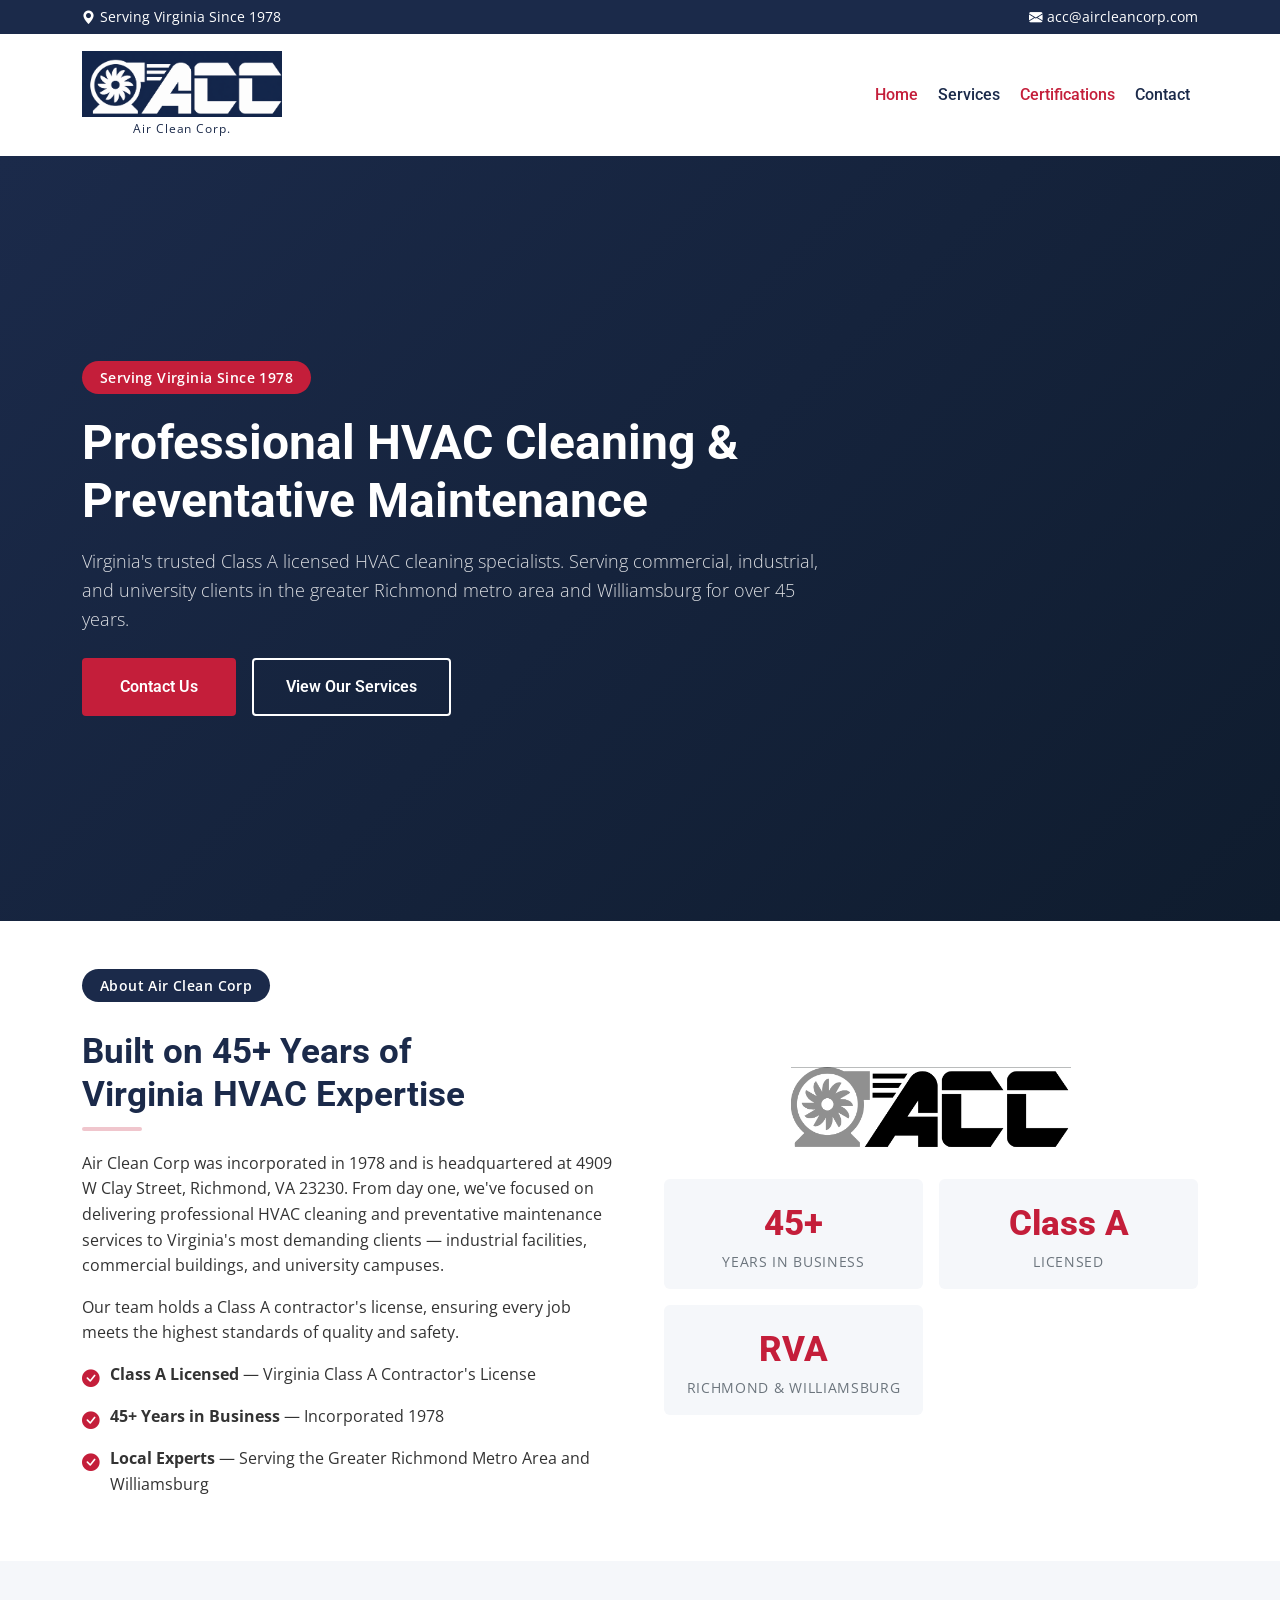
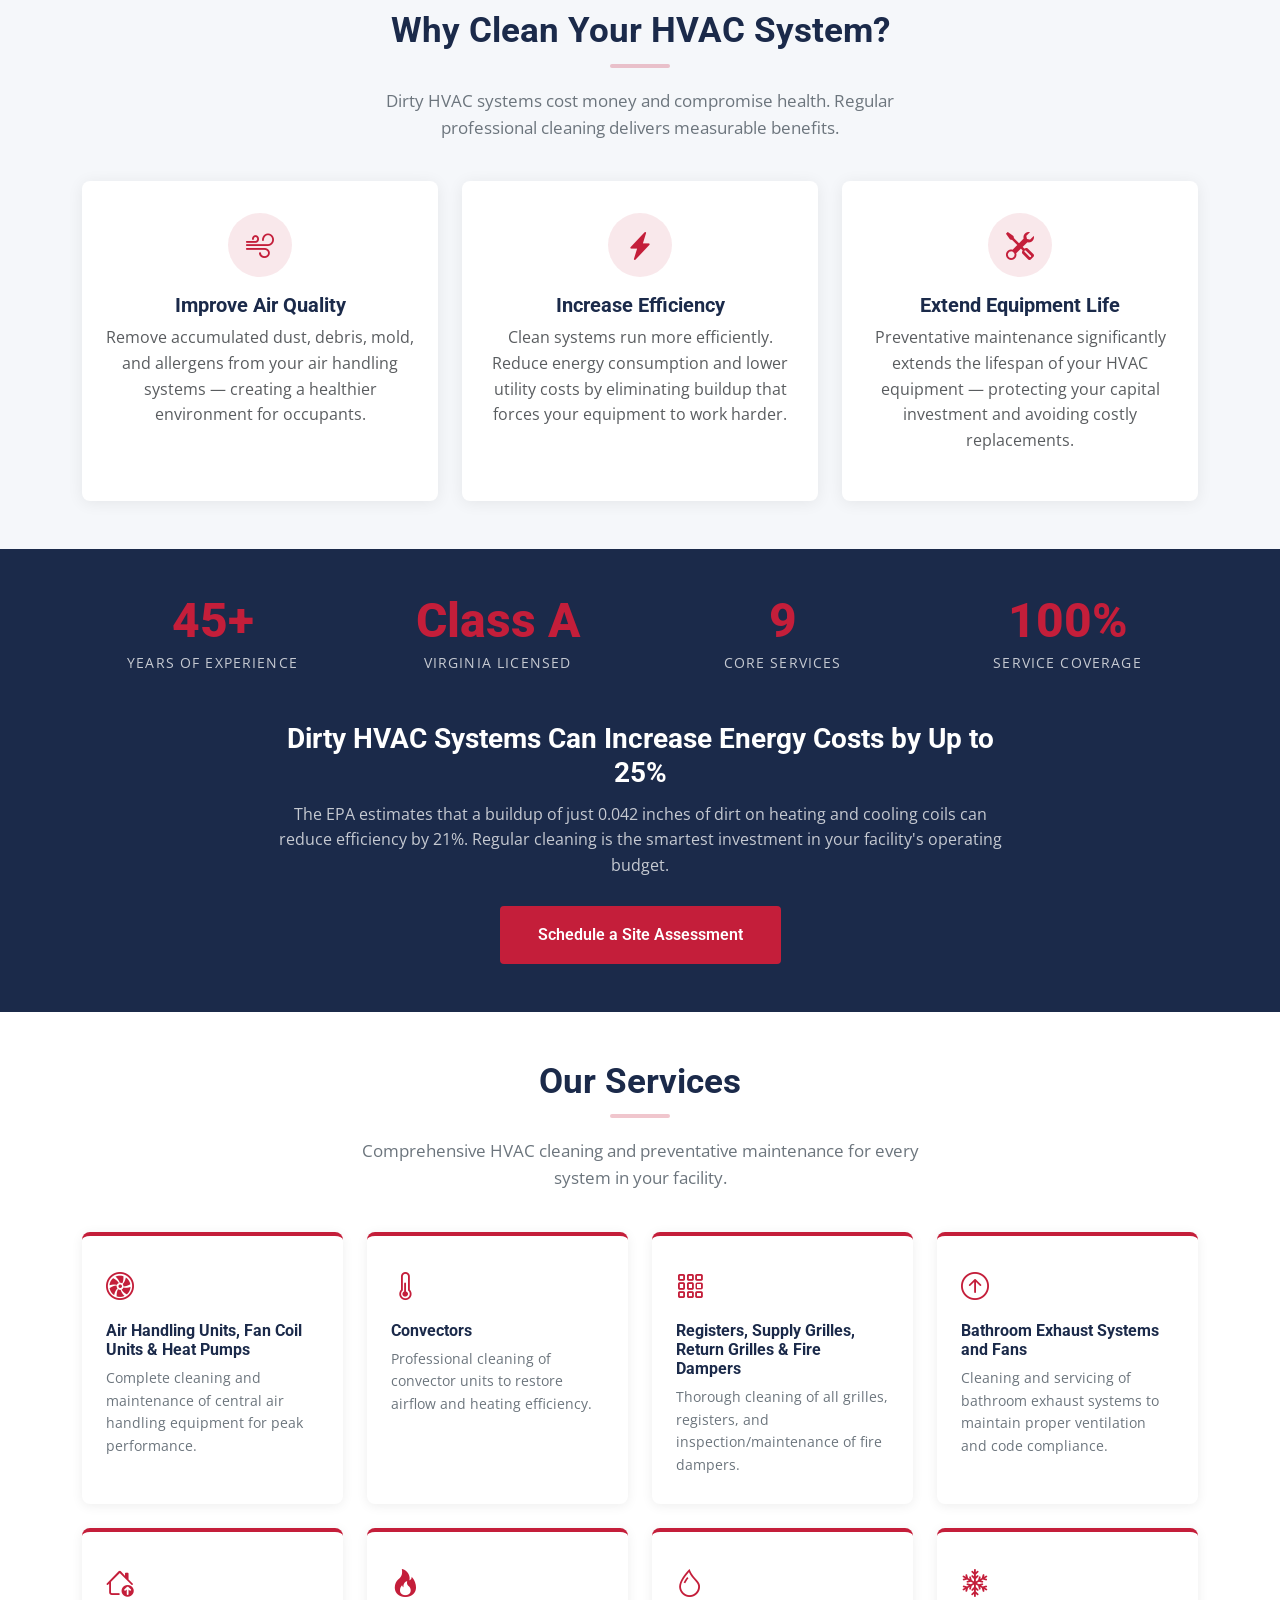
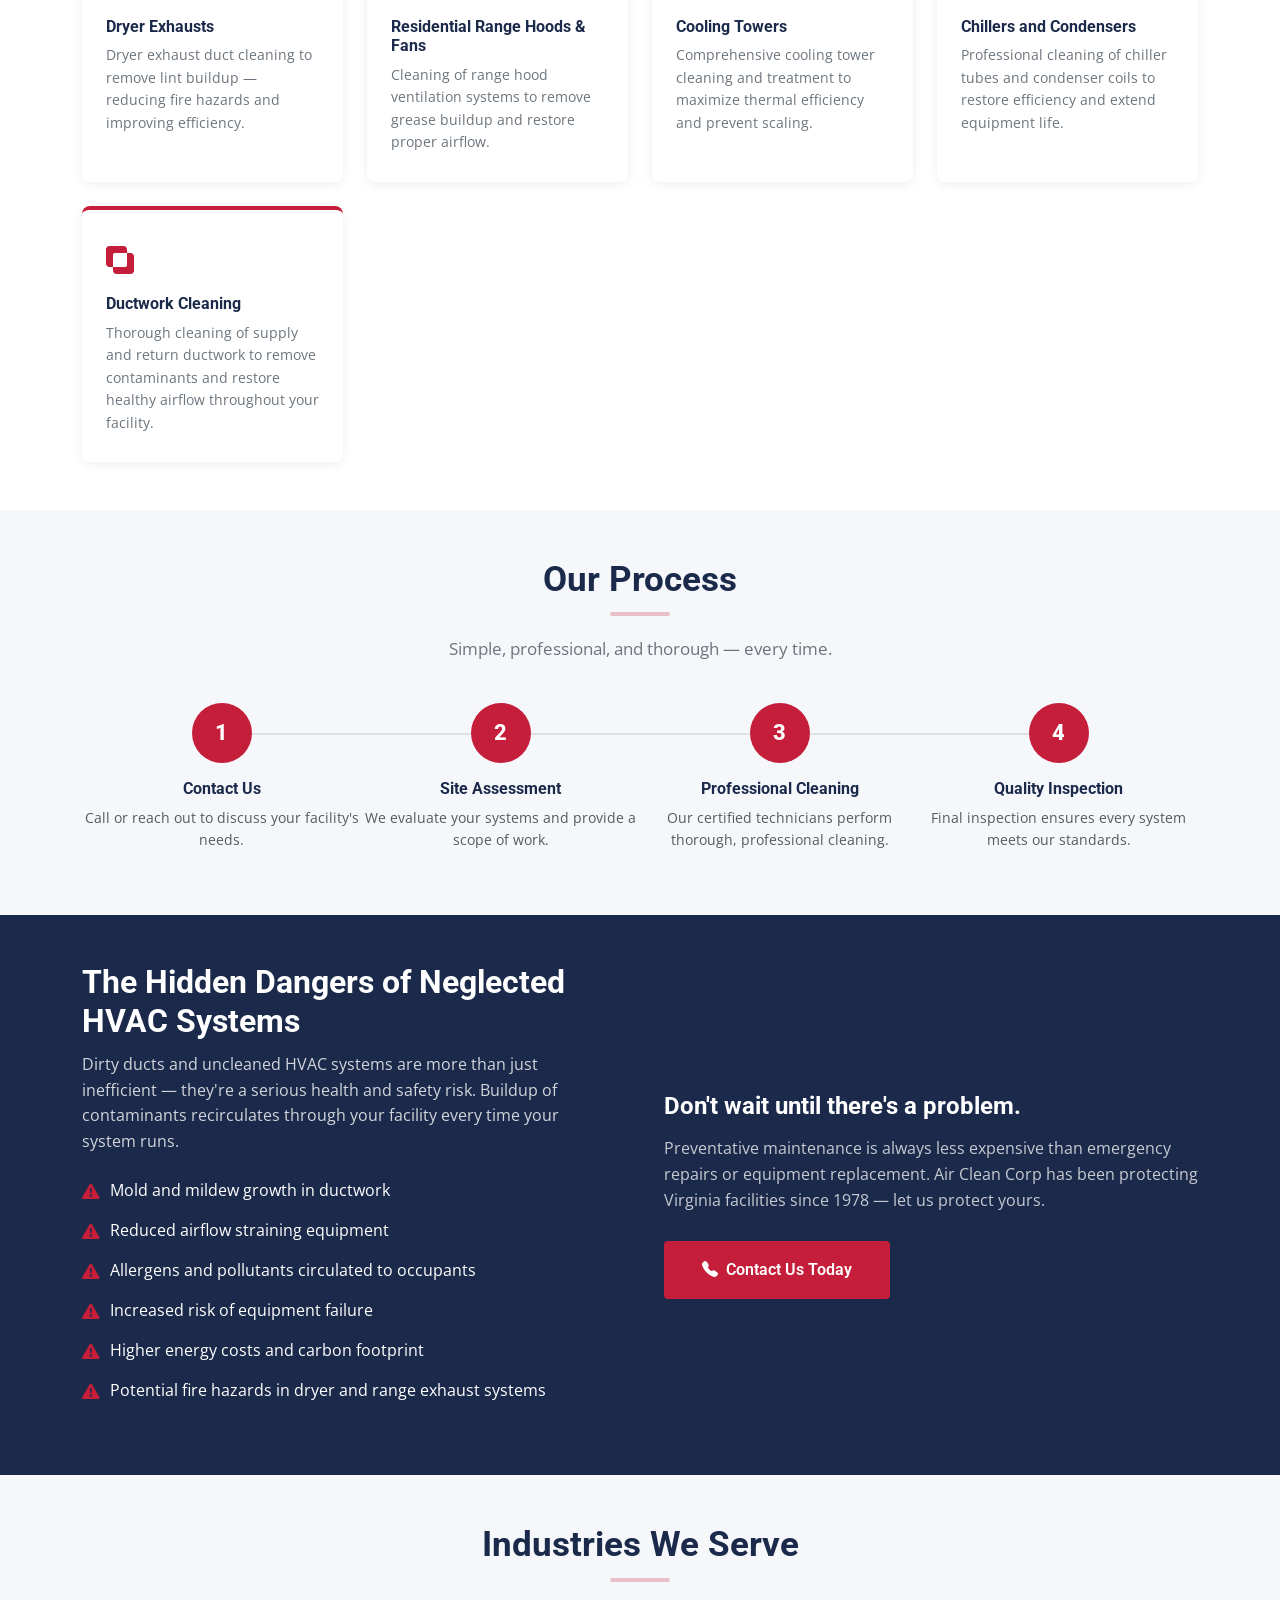
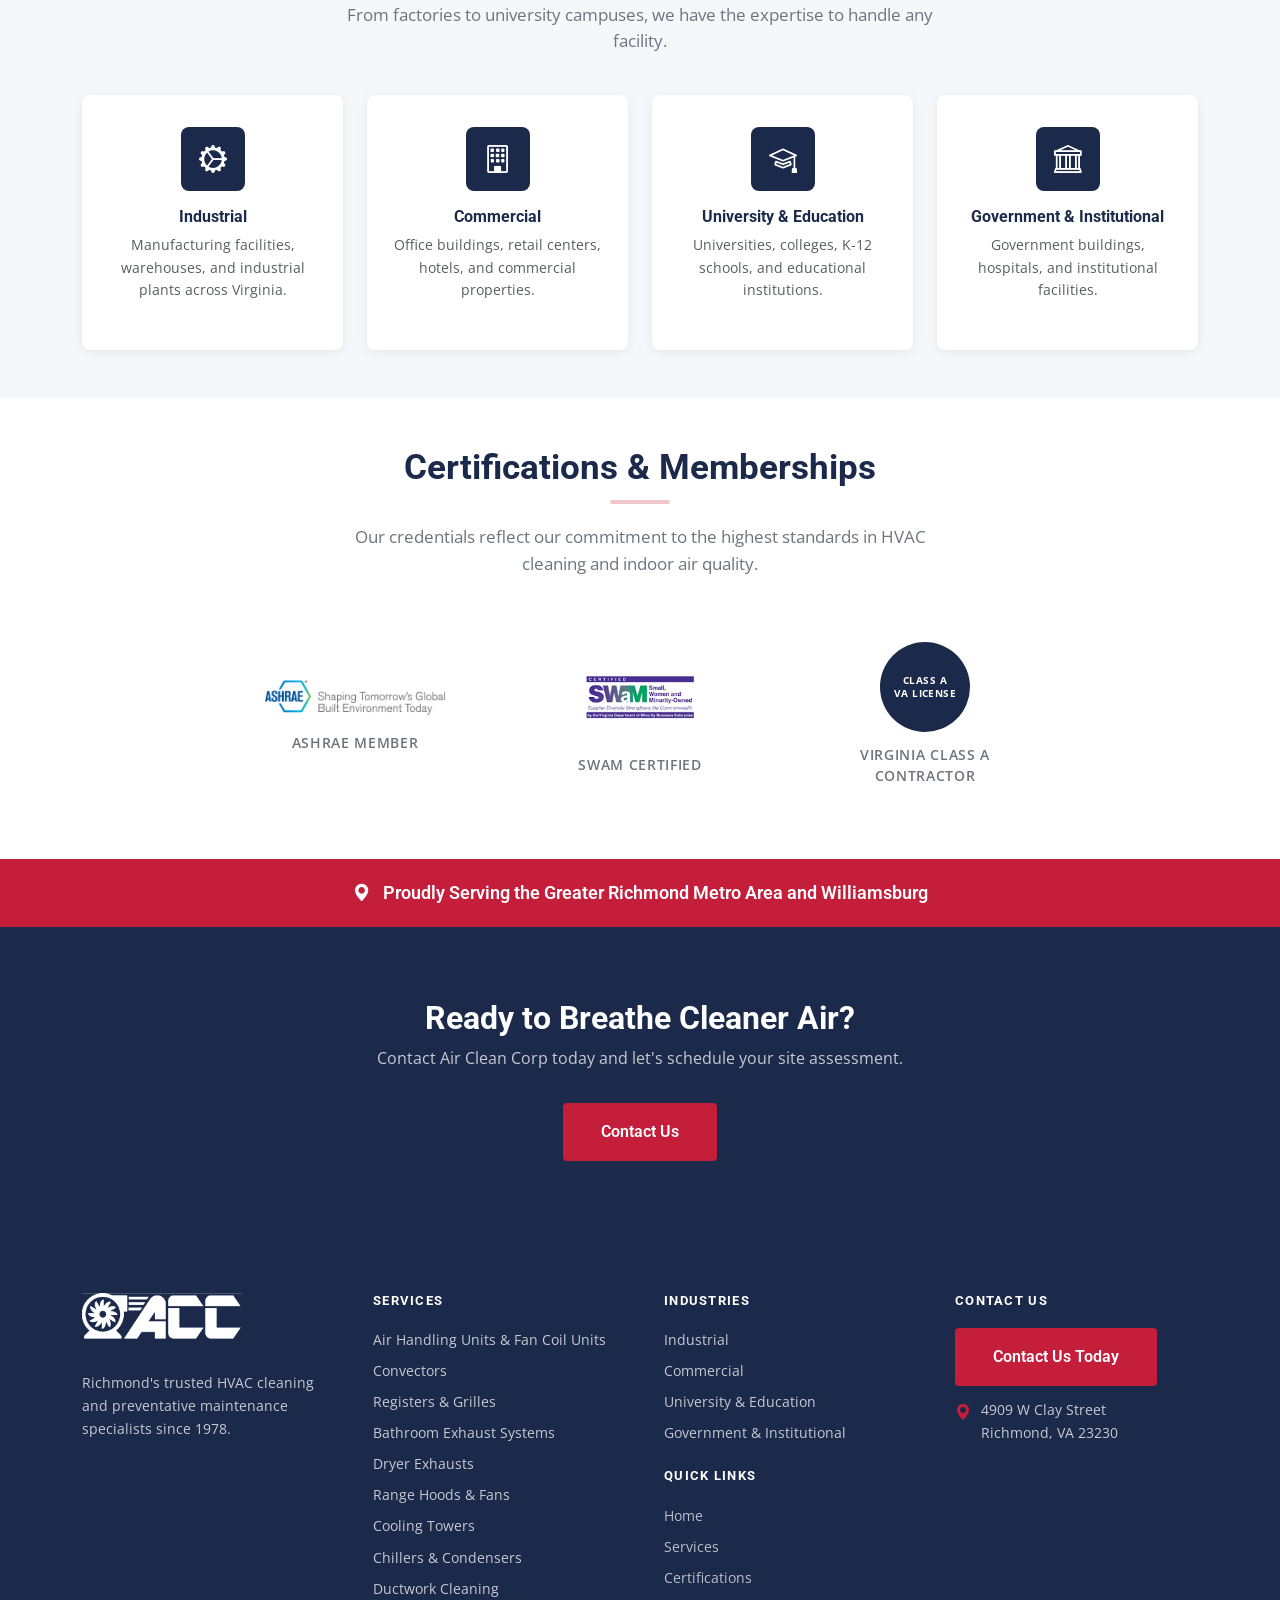
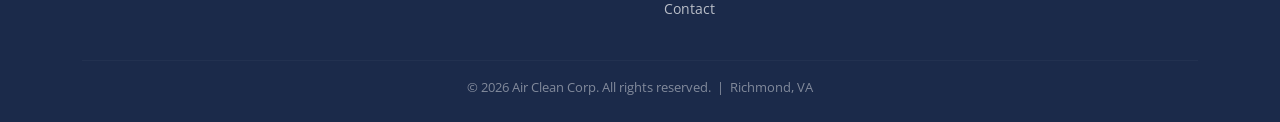
==== commit f90c92ef: "requested changes" ====
--- a/index.html
+++ b/index.html
@@ -34,8 +34,8 @@
   <div class="top-bar">
     <div class="container">
       <div class="d-flex justify-content-between align-items-center flex-wrap gap-2">
-        <span><i class="bi bi-clock me-1"></i>Serving Virginia Since 1978 &nbsp;|&nbsp; Mon–Fri 7AM–5PM</span>
-        <a href="tel:8043535150"><i class="bi bi-telephone-fill me-1"></i>804-353-5150</a>
+        <span><i class="bi bi-geo-alt-fill me-1"></i>Serving Virginia Since 1978</span>
+        <a href="mailto:acc@aircleancorp.com"><i class="bi bi-envelope-fill me-1"></i>acc@aircleancorp.com</a>
       </div>
     </div>
   </div>
@@ -46,7 +46,11 @@
   <nav class="navbar navbar-expand-lg sticky-top">
     <div class="container">
       <a class="navbar-brand" href="index.html">
-        <img src="Image/acc_logo_transparent.png" alt="Air Clean Corp" />
+        <div class="d-flex flex-column align-items-center">
+          <img src="Image/blueacc.png" alt="Air Clean Corp" />
+          <span style="font-size: 0.75rem; color: var(--acc-navy); letter-spacing: 0.08em; margin-top: 2px;">Air Clean
+            Corp.</span>
+        </div>
       </a>
       <button class="navbar-toggler border-0" type="button" data-bs-toggle="collapse" data-bs-target="#navMain"
         aria-controls="navMain" aria-expanded="false" aria-label="Toggle navigation">
@@ -66,11 +70,6 @@
           <li class="nav-item">
             <a class="nav-link" href="contact.html">Contact</a>
           </li>
-          <li class="nav-item ms-lg-3">
-            <a class="btn-call" href="tel:8043535150">
-              <i class="bi bi-telephone-fill me-1"></i>Call Now
-            </a>
-          </li>
         </ul>
       </div>
     </div>
@@ -80,7 +79,7 @@
        Section 3: Hero
   ════════════════════════════════════════════════ -->
   <section class="hero">
-    <img class="hero-watermark" src="Image/acc_logo_transparent.png" alt="" aria-hidden="true" />
+    <!-- <img class="hero-watermark" src="Image/acc_logo_transparent.png" alt="" aria-hidden="true" /> -->
     <div class="container">
       <div class="row">
         <div class="col-lg-8 hero-content">
@@ -88,11 +87,11 @@
           <h1>Professional HVAC Cleaning &amp;<br />Preventative Maintenance</h1>
           <p class="lead mb-4">
             Virginia's trusted Class A licensed HVAC cleaning specialists. Serving commercial,
-            industrial, and university clients across all of Virginia for over 45 years.
+            industrial, and university clients in the greater Richmond metro area and Williamsburg for over 45 years.
           </p>
           <div class="d-flex gap-3 flex-wrap">
-            <a href="tel:8043535150" class="btn-hero-primary">
-              <i class="bi bi-telephone-fill me-2"></i>Call Us Today
+            <a href="contact.html" class="btn-cta-red">
+              </i>Contact Us
             </a>
             <a href="#services" class="btn-hero-outline">View Our Services</a>
           </div>
@@ -114,12 +113,12 @@
           <p>
             Air Clean Corp was incorporated in 1978 and is headquartered at 4909 W Clay Street,
             Richmond, VA 23230. From day one, we've focused on delivering professional HVAC
-            cleaning and preventative maintenance services to Virginia's
+            cleaning and preventative maintenance services to Virginia's most demanding clients —
             industrial facilities, commercial buildings, and university campuses.
           </p>
           <p>
-            Our team holds a Class A contractor's license and CIC (Commercial Improvement Contractor)
-            designation, ensuring every job meets the highest standards of quality and safety.
+            Our team holds a Class A contractor's license, ensuring every job meets the highest standards of quality and
+            safety.
           </p>
           <ul class="list-unstyled mt-3">
             <li class="about-check-item">
@@ -128,15 +127,11 @@
             </li>
             <li class="about-check-item">
               <i class="bi bi-check-circle-fill"></i>
-              <span><strong>CIC Licensed</strong> — Commercial Improvement Contractor</span>
-            </li>
-            <li class="about-check-item">
-              <i class="bi bi-check-circle-fill"></i>
               <span><strong>45+ Years in Business</strong> — Incorporated 1978</span>
             </li>
             <li class="about-check-item">
               <i class="bi bi-check-circle-fill"></i>
-              <span><strong>Statewide Service</strong> — All of Virginia</span>
+              <span><strong>Local Experts</strong> — Serving the Greater Richmond Metro Area and Williamsburg</span>
             </li>
           </ul>
         </div>
@@ -159,14 +154,8 @@
             </div>
             <div class="col-6">
               <div class="about-stat bg-light-gray rounded p-3">
-                <div class="stat-number">CIC</div>
-                <div class="stat-label">Certified</div>
-              </div>
-            </div>
-            <div class="col-6">
-              <div class="about-stat bg-light-gray rounded p-3">
-                <div class="stat-number">VA</div>
-                <div class="stat-label">Statewide Service</div>
+                <div class="stat-number">RVA</div>
+                <div class="stat-label">Richmond &amp; Williamsburg</div>
               </div>
             </div>
           </div>
@@ -196,9 +185,8 @@
             </div>
             <h5 class="fw-bold" style="color: var(--acc-navy);">Improve Air Quality</h5>
             <p class="text-muted">
-              Remove accumulated dust, debris, mold, and allergens from your air handling systems so you create a
-              healthier environment for occupants.
-
+              Remove accumulated dust, debris, mold, and allergens from your air handling systems —
+              creating a healthier environment for occupants.
             </p>
           </div>
         </div>
@@ -221,91 +209,11 @@
             </div>
             <h5 class="fw-bold" style="color: var(--acc-navy);">Extend Equipment Life</h5>
             <p class="text-muted">
-              Preventative maintenance significantly extends the lifespan of your HVAC equipment because it protects
-              your capital investment and helps you avoid costly replacements.
+              Preventative maintenance significantly extends the lifespan of your HVAC equipment —
+              protecting your capital investment and avoiding costly replacements.
             </p>
           </div>
         </div>
-      </div>
-    </div>
-  </section>
-
-  <!-- ═══════════════════════════════════════════════
-       Section 5b: Trusted Sources / Research
-  ════════════════════════════════════════════════ -->
-  <section class="py-5">
-    <div class="container">
-      <div class="text-center mb-4">
-        <div class="badge-pill" style="background: var(--acc-navy);">Backed by Research</div>
-        <h2 class="section-title mt-2">Don't Just Hear It From Us</h2>
-        <hr class="section-divider" />
-        <p class="section-subtitle">
-          Leading health, environmental, and facilities organizations all agree — regular
-          HVAC maintenance is essential for healthy, efficient buildings.
-        </p>
-      </div>
-      <div class="row g-4">
-
-        <!-- APPA -->
-        <div class="col-md-6 col-lg-4">
-          <div class="source-card">
-            <div class="source-org">APPA</div>
-            <h6>Facilities Maintenance in Universities</h6>
-            <p>Preventive maintenance programs are essential for maintaining complex building systems across university campuses — keeping systems efficient, preventing failures, and reducing operational costs.</p>
-            <a href="https://www.appa.org/facilities-maintenance-and-operations" target="_blank" rel="noopener noreferrer">Read More <i class="bi bi-arrow-right"></i></a>
-          </div>
-        </div>
-
-        <!-- EPA IAQ -->
-        <div class="col-md-6 col-lg-4">
-          <div class="source-card">
-            <div class="source-org">U.S. EPA</div>
-            <h6>HVAC Systems and Indoor Air Quality</h6>
-            <p>HVAC systems play a critical role in maintaining indoor air quality. Routine maintenance helps remove airborne pollutants, improve ventilation, and reduce energy consumption in schools and commercial buildings.</p>
-            <a href="https://www.epa.gov/iaq-schools/heating-ventilation-and-air-conditioning-systems-part-indoor-air-quality-design-tools" target="_blank" rel="noopener noreferrer">Read More <i class="bi bi-arrow-right"></i></a>
-          </div>
-        </div>
-
-        <!-- EPA Preventive -->
-        <div class="col-md-6 col-lg-4">
-          <div class="source-card">
-            <div class="source-org">U.S. EPA</div>
-            <h6>Preventative Maintenance for Schools</h6>
-            <p>Regular HVAC inspections, filter replacement, and system cleaning prevent indoor air quality problems before they develop — reducing health risks and avoiding expensive system failures.</p>
-            <a href="https://www.epa.gov/iaq-schools/indoor-air-quality-tools-schools-preventive-maintenance-guidance-documents" target="_blank" rel="noopener noreferrer">Read More <i class="bi bi-arrow-right"></i></a>
-          </div>
-        </div>
-
-        <!-- Harvard -->
-        <div class="col-md-6 col-lg-4">
-          <div class="source-card">
-            <div class="source-org">Harvard Healthy Buildings</div>
-            <h6>Indoor Air Quality &amp; Occupant Performance</h6>
-            <p>Harvard research shows improved ventilation and air quality can dramatically improve decision-making and productivity. Properly maintained HVAC systems are directly linked to healthier, higher-performing buildings.</p>
-            <a href="https://healthybuildings.hsph.harvard.edu/research/indoor-air-quality/" target="_blank" rel="noopener noreferrer">Read More <i class="bi bi-arrow-right"></i></a>
-          </div>
-        </div>
-
-        <!-- ASHRAE -->
-        <div class="col-md-6 col-lg-4">
-          <div class="source-card">
-            <div class="source-org">ASHRAE</div>
-            <h6>HVAC Maintenance Standards (Std. 180 &amp; 211)</h6>
-            <p>ASHRAE Standard 180 defines routine inspection and maintenance requirements necessary to maintain energy efficiency, indoor air quality, and thermal comfort in commercial and institutional buildings.</p>
-            <a href="https://www.ashrae.org/technical-resources/bookstore/standards-180-and-211" target="_blank" rel="noopener noreferrer">Read More <i class="bi bi-arrow-right"></i></a>
-          </div>
-        </div>
-
-        <!-- Credibility CTA -->
-        <div class="col-md-6 col-lg-4">
-          <div class="source-card source-card--cta">
-            <div class="source-org" style="background: var(--acc-red); color: #fff;">Air Clean Corp</div>
-            <h6>45+ Years Applying These Standards</h6>
-            <p>Since 1978, Air Clean Corp has delivered the preventative maintenance that the EPA, ASHRAE, and Harvard researchers recommend. We bring these standards to Virginia facilities every day.</p>
-            <a href="contact.html">Schedule a Site Assessment <i class="bi bi-arrow-right"></i></a>
-          </div>
-        </div>
-
       </div>
     </div>
   </section>
@@ -330,14 +238,14 @@
         </div>
         <div class="col-6 col-md-3">
           <div class="stat-item">
-            <div class="number">8</div>
+            <div class="number">9</div>
             <div class="label">Core Services</div>
           </div>
         </div>
         <div class="col-6 col-md-3">
           <div class="stat-item">
             <div class="number">100%</div>
-            <div class="label">Virginia Coverage</div>
+            <div class="label">Service Coverage</div>
           </div>
         </div>
       </div>
@@ -347,9 +255,9 @@
             Dirty HVAC Systems Can Increase Energy Costs by Up to 25%
           </h3>
           <p style="color: rgba(255,255,255,0.75); margin-bottom: 1.75rem;">
-            Studies referenced by the EPA show that a buildup of just 0.042 inches of dirt on HVAC coils can reduce
-            system efficiency by up to 21%. Preventative maintenance helps keep equipment running efficiently and
-            protects your facility’s operating budget.
+            The EPA estimates that a buildup of just 0.042 inches of dirt on heating and cooling
+            coils can reduce efficiency by 21%. Regular cleaning is the smartest investment in
+            your facility's operating budget.
           </p>
           <a href="contact.html" class="btn-cta-red">Schedule a Site Assessment</a>
         </div>
@@ -404,8 +312,7 @@
           <div class="service-card">
             <i class="bi bi-house-up"></i>
             <h5>Dryer Exhausts</h5>
-            <p>Dryer exhaust duct cleaning removes dangerous lint buildup so fire hazards are reduced and system
-              efficiency improves.</p>
+            <p>Dryer exhaust duct cleaning to remove lint buildup — reducing fire hazards and improving efficiency.</p>
           </div>
         </div>
         <div class="col-md-6 col-lg-3">
@@ -431,6 +338,14 @@
               life.</p>
           </div>
         </div>
+        <div class="col-md-6 col-lg-3">
+          <div class="service-card">
+            <i class="bi bi-exclude"></i>
+            <h5>Ductwork Cleaning</h5>
+            <p>Thorough cleaning of supply and return ductwork to remove contaminants and restore healthy airflow
+              throughout your facility.</p>
+          </div>
+        </div>
       </div>
     </div>
   </section>
@@ -443,8 +358,7 @@
       <div class="text-center mb-4">
         <h2 class="section-title">Our Process</h2>
         <hr class="section-divider" />
-        <p class="section-subtitle">Simple, professional, and thorough so you receive consistent, reliable service every
-          time.</p>
+        <p class="section-subtitle">Simple, professional, and thorough — every time.</p>
       </div>
       <div class="row g-4 g-lg-0">
         <div class="col-6 col-lg-3">
@@ -485,7 +399,7 @@
   <!-- ═══════════════════════════════════════════════
        Section 9: Before/After Gallery
   ════════════════════════════════════════════════ -->
-  <section class="py-5">
+  <!-- <section class="py-5">
     <div class="container">
       <div class="text-center mb-4">
         <h2 class="section-title">Our Work</h2>
@@ -531,7 +445,7 @@
         </div>
       </div>
     </div>
-  </section>
+  </section> -->
 
   <!-- ═══════════════════════════════════════════════
        Section 10: Problem Spotlight (Mold/Air Quality)
@@ -544,10 +458,9 @@
             The Hidden Dangers of Neglected HVAC Systems
           </h2>
           <p style="color: rgba(255,255,255,0.8);">
-            Dirty ducts and uncleaned HVAC systems are more than just inefficient. They can become a serious
-            health and safety risk. Buildup of contaminants recirculates through your facility whenever the system runs,
-            which means occupants continue breathing contaminated air.
-
+            Dirty ducts and uncleaned HVAC systems are more than just inefficient — they're a
+            serious health and safety risk. Buildup of contaminants recirculates through your
+            facility every time your system runs.
           </p>
           <ul class="list-unstyled problem-list mt-3">
             <li><i class="bi bi-exclamation-triangle-fill"></i> Mold and mildew growth in ductwork</li>
@@ -564,9 +477,9 @@
             Don't wait until there's a problem.
           </h4>
           <p style="color: rgba(255,255,255,0.75); margin-bottom: 1.75rem;">
-            Preventative maintenance is always less expensive than emergency repairs or equipment replacement because it
-            identifies problems early and keeps systems running efficiently. Air Clean Corp has been protecting Virginia
-            facilities since 1978 so you can trust us to protect yours as well.
+            Preventative maintenance is always less expensive than emergency repairs or
+            equipment replacement. Air Clean Corp has been protecting Virginia facilities
+            since 1978 — let us protect yours.
           </p>
           <a href="contact.html" class="btn-cta-red">
             <i class="bi bi-telephone-fill me-2"></i>Contact Us Today
@@ -657,12 +570,6 @@
         </div>
         <div class="col-6 col-md-4 col-lg-3">
           <div class="cert-item">
-            <div class="cert-badge-text">CIC<br />Licensed</div>
-            <div class="cert-label">Commercial Improvement Contractor</div>
-          </div>
-        </div>
-        <div class="col-6 col-md-4 col-lg-3">
-          <div class="cert-item">
             <div class="cert-badge-text" style="font-size: 0.65rem;">Class A<br />VA License</div>
             <div class="cert-label">Virginia Class A Contractor</div>
           </div>
@@ -677,7 +584,7 @@
   <div class="service-area-strip">
     <div class="container">
       <i class="bi bi-geo-alt-fill"></i>
-      Proudly Serving Richmond, VA and All of Virginia
+      Proudly Serving the Greater Richmond Metro Area and Williamsburg
     </div>
   </div>
 
@@ -689,10 +596,10 @@
       <h2>Ready to Breathe Cleaner Air?</h2>
       <p>Contact Air Clean Corp today and let's schedule your site assessment.</p>
       <div class="d-flex gap-3 justify-content-center flex-wrap">
-        <a href="tel:8043535150" class="btn-cta-red">
-          <i class="bi bi-telephone-fill me-2"></i>Call 804-353-5150
+        <a href="contact.html" class="btn-cta-red">
+          </i>Contact Us
         </a>
-        <a href="contact.html" class="btn-cta-outline">Contact Us</a>
+
       </div>
     </div>
   </section>
@@ -706,7 +613,7 @@
         <div class="col-lg-3 col-md-6">
           <img src="Image/acc_logo_transparent.png" alt="Air Clean Corp" class="footer-logo" />
           <p style="font-size: 0.9rem; margin-top: 0.75rem;">
-            Virginia's trusted HVAC cleaning and preventative maintenance specialists since 1978.
+            Richmond's trusted HVAC cleaning and preventative maintenance specialists since 1978.
           </p>
         </div>
         <div class="col-lg-3 col-md-6">
@@ -720,6 +627,7 @@
             <li>Range Hoods &amp; Fans</li>
             <li>Cooling Towers</li>
             <li>Chillers &amp; Condensers</li>
+            <li>Ductwork Cleaning</li>
           </ul>
         </div>
         <div class="col-lg-3 col-md-6">
@@ -741,20 +649,16 @@
         <div class="col-lg-3 col-md-6">
           <h6>Contact Us</h6>
           <div class="footer-contact-item">
-            <i class="bi bi-telephone-fill"></i>
+
             <div>
-              <a href="tel:8043535150" style="color: rgba(255,255,255,0.75); text-decoration: none;">
-                804-353-5150
+              <a href="contact.html" class="btn-cta-red">
+                </i>Contact Us Today
               </a>
             </div>
           </div>
           <div class="footer-contact-item">
             <i class="bi bi-geo-alt-fill"></i>
             <div>4909 W Clay Street<br />Richmond, VA 23230</div>
-          </div>
-          <div class="footer-contact-item">
-            <i class="bi bi-clock-fill"></i>
-            <div>Mon–Fri: 7:00 AM – 5:00 PM</div>
           </div>
         </div>
       </div>
--- a/css/style.css
+++ b/css/style.css
@@ -21,7 +21,12 @@
   line-height: 1.6;
 }
 
-h1, h2, h3, h4, h5, h6 {
+h1,
+h2,
+h3,
+h4,
+h5,
+h6 {
   font-family: 'Roboto', sans-serif;
   font-weight: 700;
 }
@@ -126,7 +131,7 @@
 }
 
 .hero p.lead {
-  color: rgba(255,255,255,0.85);
+  color: rgba(255, 255, 255, 0.85);
   font-size: 1.15rem;
 }
 
@@ -252,14 +257,14 @@
   border-radius: 8px;
   padding: 2rem 1.5rem;
   text-align: center;
-  box-shadow: 0 2px 16px rgba(0,0,0,0.07);
+  box-shadow: 0 2px 16px rgba(0, 0, 0, 0.07);
   transition: transform var(--transition), box-shadow var(--transition);
   height: 100%;
 }
 
 .why-card:hover {
   transform: translateY(-4px);
-  box-shadow: 0 8px 28px rgba(0,0,0,0.12);
+  box-shadow: 0 8px 28px rgba(0, 0, 0, 0.12);
 }
 
 .why-icon {
@@ -294,7 +299,7 @@
 
 .stat-item .label {
   font-size: 0.9rem;
-  color: rgba(255,255,255,0.75);
+  color: rgba(255, 255, 255, 0.75);
   text-transform: uppercase;
   letter-spacing: 0.08em;
   margin-top: 6px;
@@ -305,7 +310,7 @@
   background: var(--acc-white);
   border-radius: 8px;
   padding: 1.75rem 1.5rem;
-  box-shadow: 0 2px 12px rgba(0,0,0,0.07);
+  box-shadow: 0 2px 12px rgba(0, 0, 0, 0.07);
   border-top: 4px solid var(--acc-red);
   transition: transform var(--transition), box-shadow var(--transition);
   height: 100%;
@@ -315,7 +320,7 @@
 
 .service-card:hover {
   transform: translateY(-4px);
-  box-shadow: 0 8px 28px rgba(0,0,0,0.12);
+  box-shadow: 0 8px 28px rgba(0, 0, 0, 0.12);
 }
 
 .service-card .bi {
@@ -383,7 +388,7 @@
   flex-direction: column;
   align-items: center;
   justify-content: center;
-  color: rgba(255,255,255,0.5);
+  color: rgba(255, 255, 255, 0.5);
   font-size: 0.85rem;
   gap: 8px;
 }
@@ -418,7 +423,7 @@
   border-radius: 8px;
   padding: 2rem 1.5rem;
   text-align: center;
-  box-shadow: 0 2px 12px rgba(0,0,0,0.07);
+  box-shadow: 0 2px 12px rgba(0, 0, 0, 0.07);
   transition: transform var(--transition);
   height: 100%;
 }
@@ -512,7 +517,7 @@
 }
 
 .cta-band p {
-  color: rgba(255,255,255,0.75);
+  color: rgba(255, 255, 255, 0.75);
   margin-bottom: 2rem;
 }
 
@@ -539,7 +544,7 @@
 .btn-cta-outline {
   background: transparent;
   color: var(--acc-white);
-  border: 2px solid rgba(255,255,255,0.6);
+  border: 2px solid rgba(255, 255, 255, 0.6);
   padding: 14px 36px;
   font-family: 'Roboto', sans-serif;
   font-weight: 600;
@@ -552,20 +557,21 @@
 
 .btn-cta-outline:hover {
   border-color: var(--acc-white);
-  background: rgba(255,255,255,0.1);
+  background: rgba(255, 255, 255, 0.1);
   color: var(--acc-white);
 }
 
 /* ── Footer ── */
 .footer {
   background: var(--acc-navy);
-  color: rgba(255,255,255,0.75);
+  color: rgba(255, 255, 255, 0.75);
   padding: 60px 0 24px;
 }
 
 .footer-logo {
   width: 160px;
   margin-bottom: 1rem;
+  filter: brightness(0) invert(1);
 }
 
 .footer h6 {
@@ -588,7 +594,7 @@
 }
 
 .footer ul li a {
-  color: rgba(255,255,255,0.7);
+  color: rgba(255, 255, 255, 0.7);
   text-decoration: none;
   transition: color var(--transition);
 }
@@ -613,13 +619,13 @@
 }
 
 .footer-divider {
-  border-color: rgba(255,255,255,0.12);
+  border-color: rgba(255, 255, 255, 0.12);
   margin: 2rem 0 1rem;
 }
 
 .footer-copyright {
   font-size: 0.82rem;
-  color: rgba(255,255,255,0.45);
+  color: rgba(255, 255, 255, 0.45);
 }
 
 /* ── Contact Page ── */
@@ -635,7 +641,7 @@
   border-radius: 8px;
   padding: 2rem;
   text-align: center;
-  box-shadow: 0 2px 16px rgba(0,0,0,0.08);
+  box-shadow: 0 2px 16px rgba(0, 0, 0, 0.08);
   border-top: 4px solid var(--acc-red);
   height: 100%;
   transition: transform var(--transition);
@@ -682,7 +688,7 @@
   border-radius: 8px;
   padding: 2rem 1.5rem;
   text-align: center;
-  box-shadow: 0 2px 16px rgba(0,0,0,0.08);
+  box-shadow: 0 2px 16px rgba(0, 0, 0, 0.08);
   height: 100%;
 }
 
@@ -723,7 +729,7 @@
 .map-wrapper {
   border-radius: 8px;
   overflow: hidden;
-  box-shadow: 0 2px 16px rgba(0,0,0,0.1);
+  box-shadow: 0 2px 16px rgba(0, 0, 0, 0.1);
 }
 
 /* ── Service Area List ── */
@@ -786,75 +792,4 @@
   .d-flex.gap-3.flex-wrap.justify-content-center .btn-hero-outline {
     margin: 4px auto;
   }
-}
-
-/* ── Source / Research Cards ── */
-.source-card {
-  background: var(--acc-white);
-  border-radius: 8px;
-  padding: 1.75rem 1.5rem;
-  box-shadow: 0 2px 12px rgba(0,0,0,0.07);
-  border-left: 4px solid var(--acc-navy);
-  height: 100%;
-  display: flex;
-  flex-direction: column;
-  gap: 0.5rem;
-  transition: transform var(--transition), box-shadow var(--transition);
-}
-
-.source-card:hover {
-  transform: translateY(-3px);
-  box-shadow: 0 8px 24px rgba(0,0,0,0.11);
-}
-
-.source-card--cta {
-  border-left-color: var(--acc-red);
-  background: #fdf6f7;
-}
-
-.source-org {
-  display: inline-block;
-  background: var(--acc-navy);
-  color: var(--acc-white);
-  font-size: 0.72rem;
-  font-weight: 700;
-  text-transform: uppercase;
-  letter-spacing: 0.08em;
-  padding: 3px 10px;
-  border-radius: 3px;
-  width: fit-content;
-  margin-bottom: 0.25rem;
-}
-
-.source-card h6 {
-  color: var(--acc-navy);
-  font-size: 0.95rem;
-  font-weight: 700;
-  margin: 0;
-  line-height: 1.35;
-}
-
-.source-card p {
-  color: var(--acc-gray);
-  font-size: 0.87rem;
-  margin: 0;
-  flex-grow: 1;
-  line-height: 1.6;
-}
-
-.source-card a {
-  color: var(--acc-red);
-  font-size: 0.88rem;
-  font-weight: 600;
-  text-decoration: none;
-  display: inline-flex;
-  align-items: center;
-  gap: 4px;
-  margin-top: auto;
-  transition: gap var(--transition);
-}
-
-.source-card a:hover {
-  gap: 8px;
-  text-decoration: underline;
-}
+}
